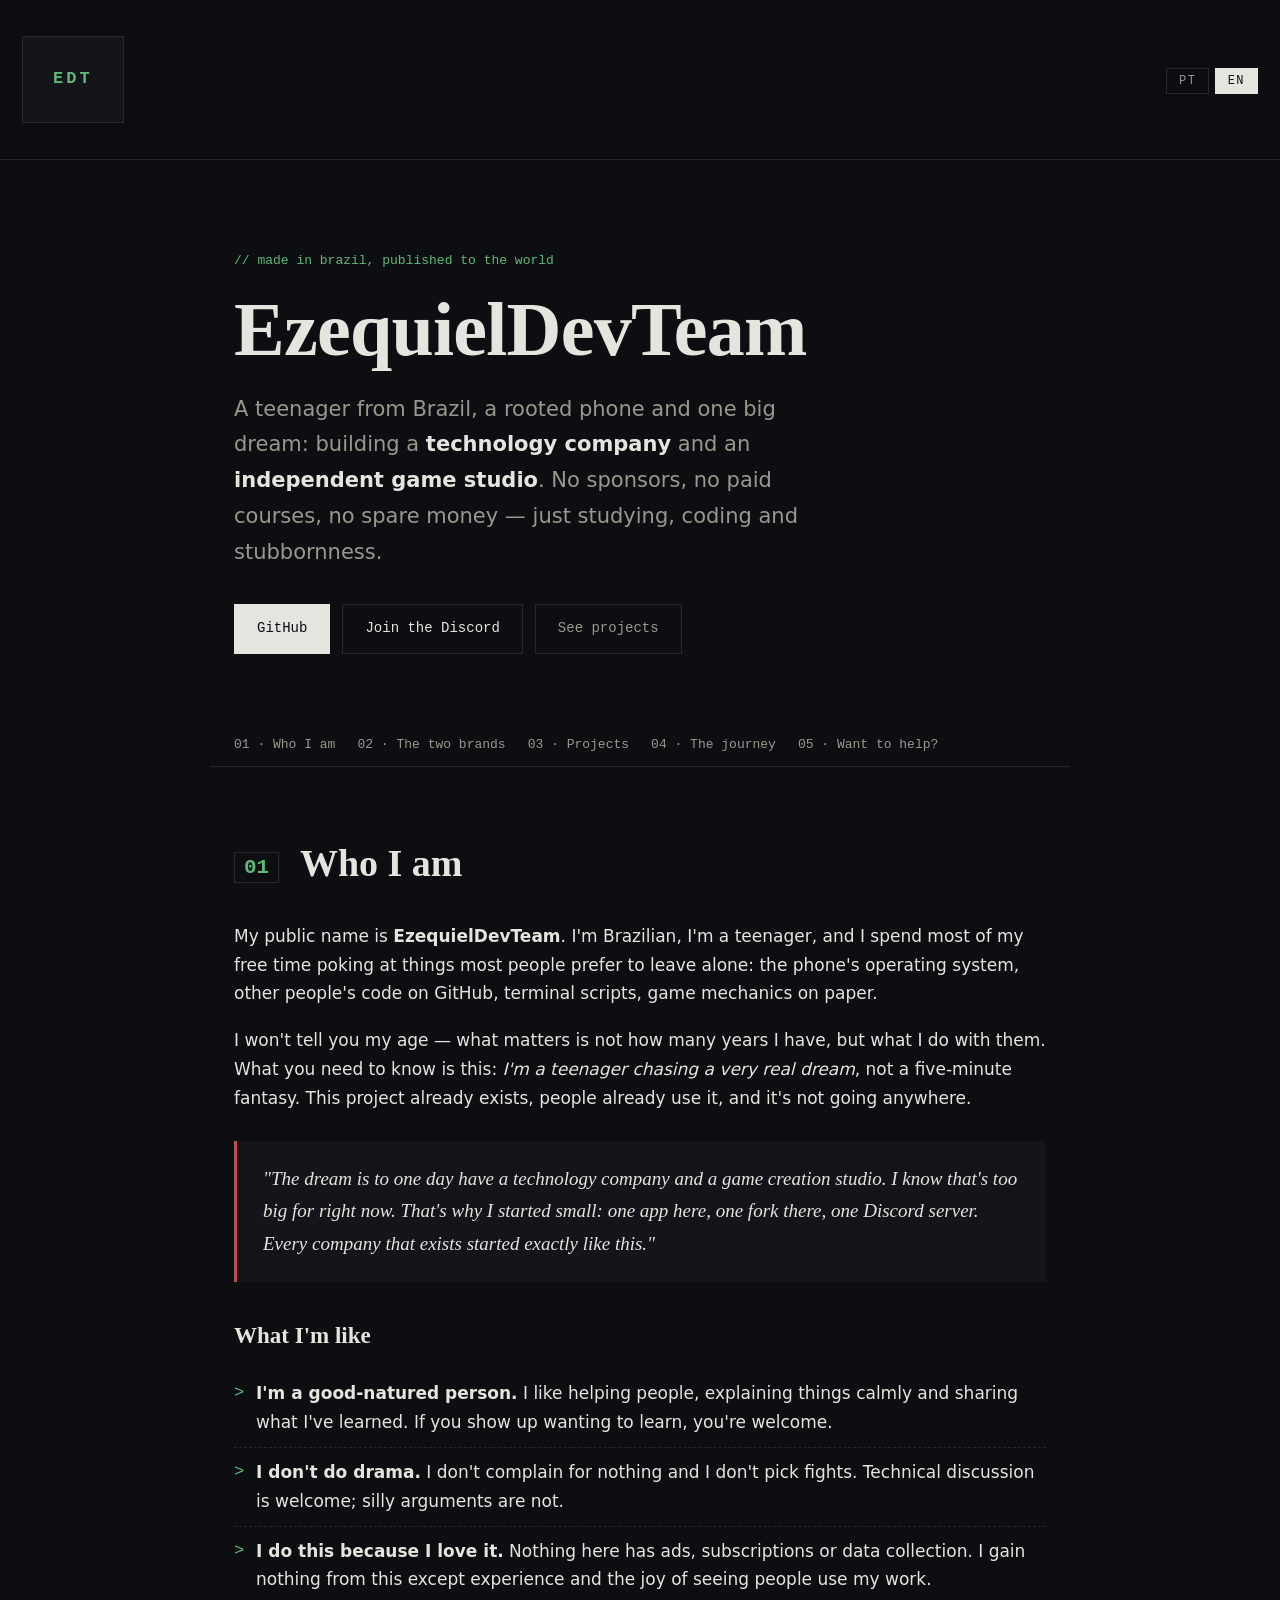
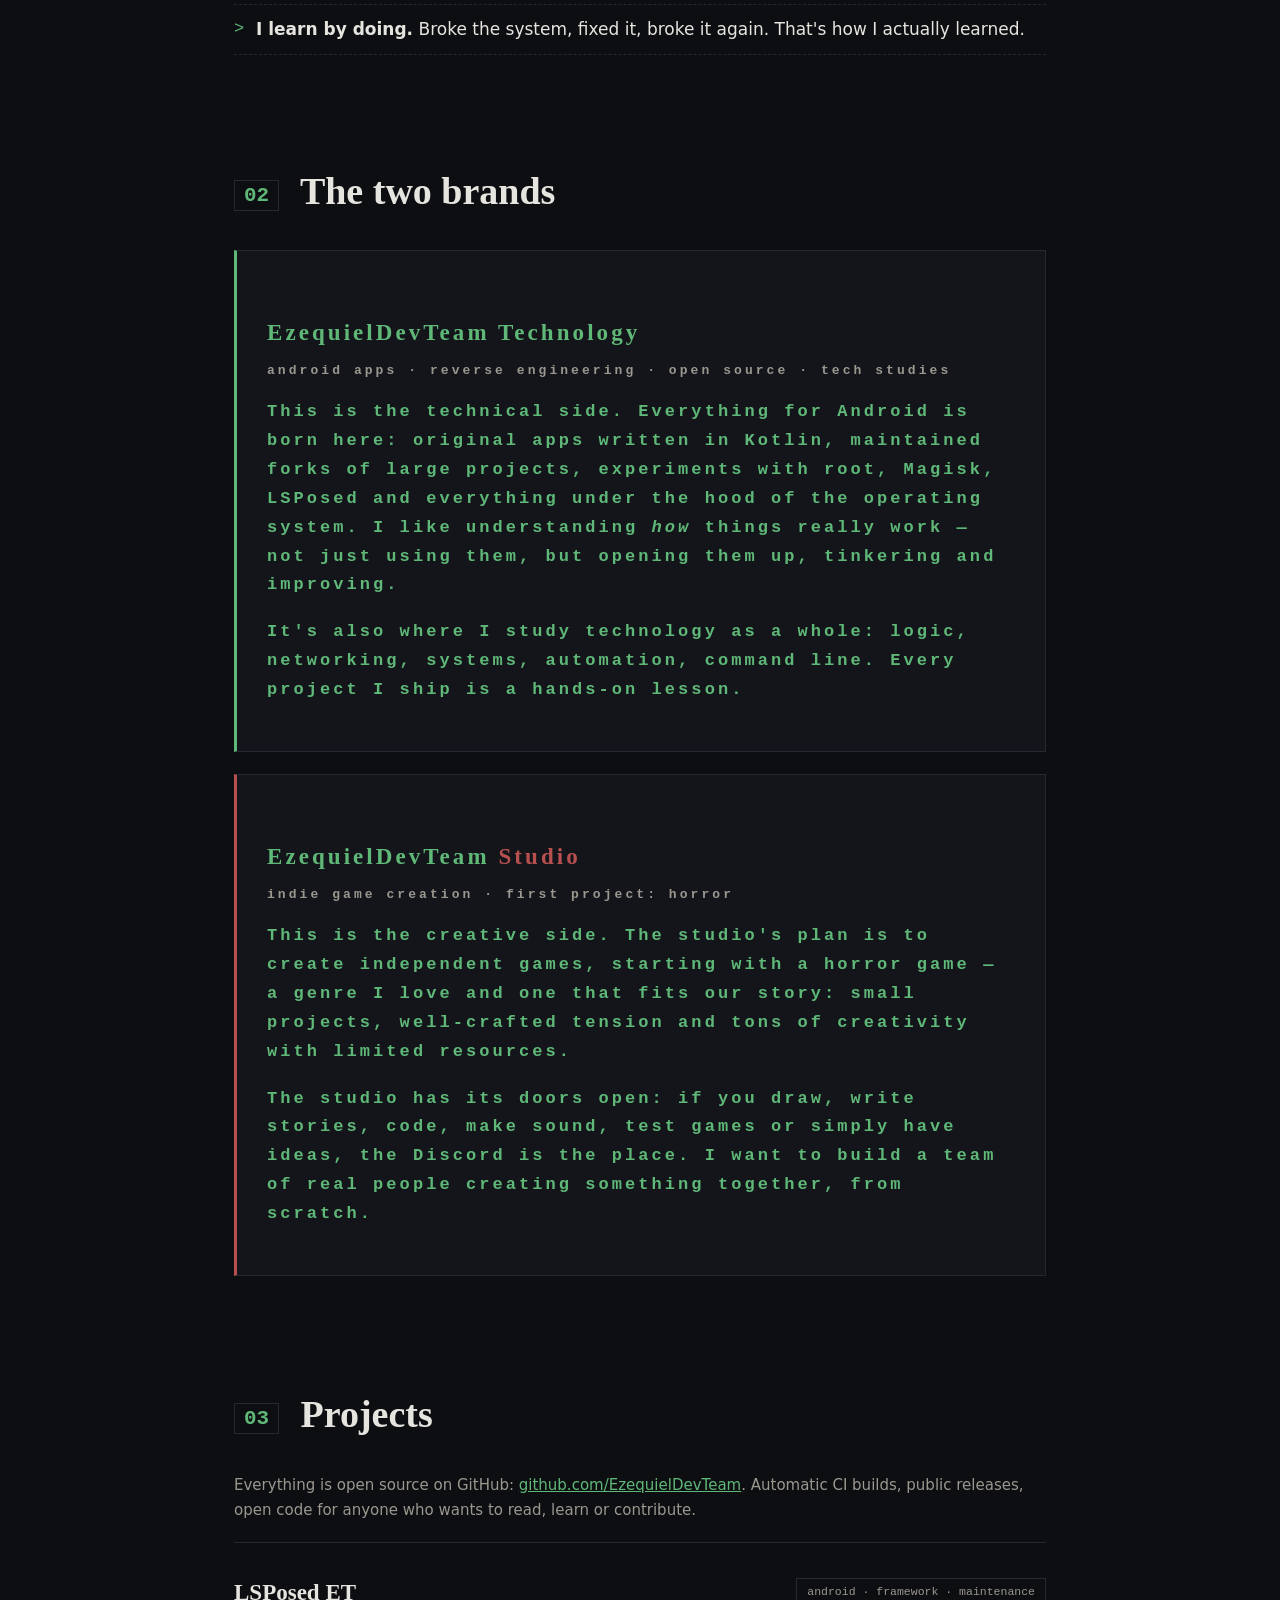
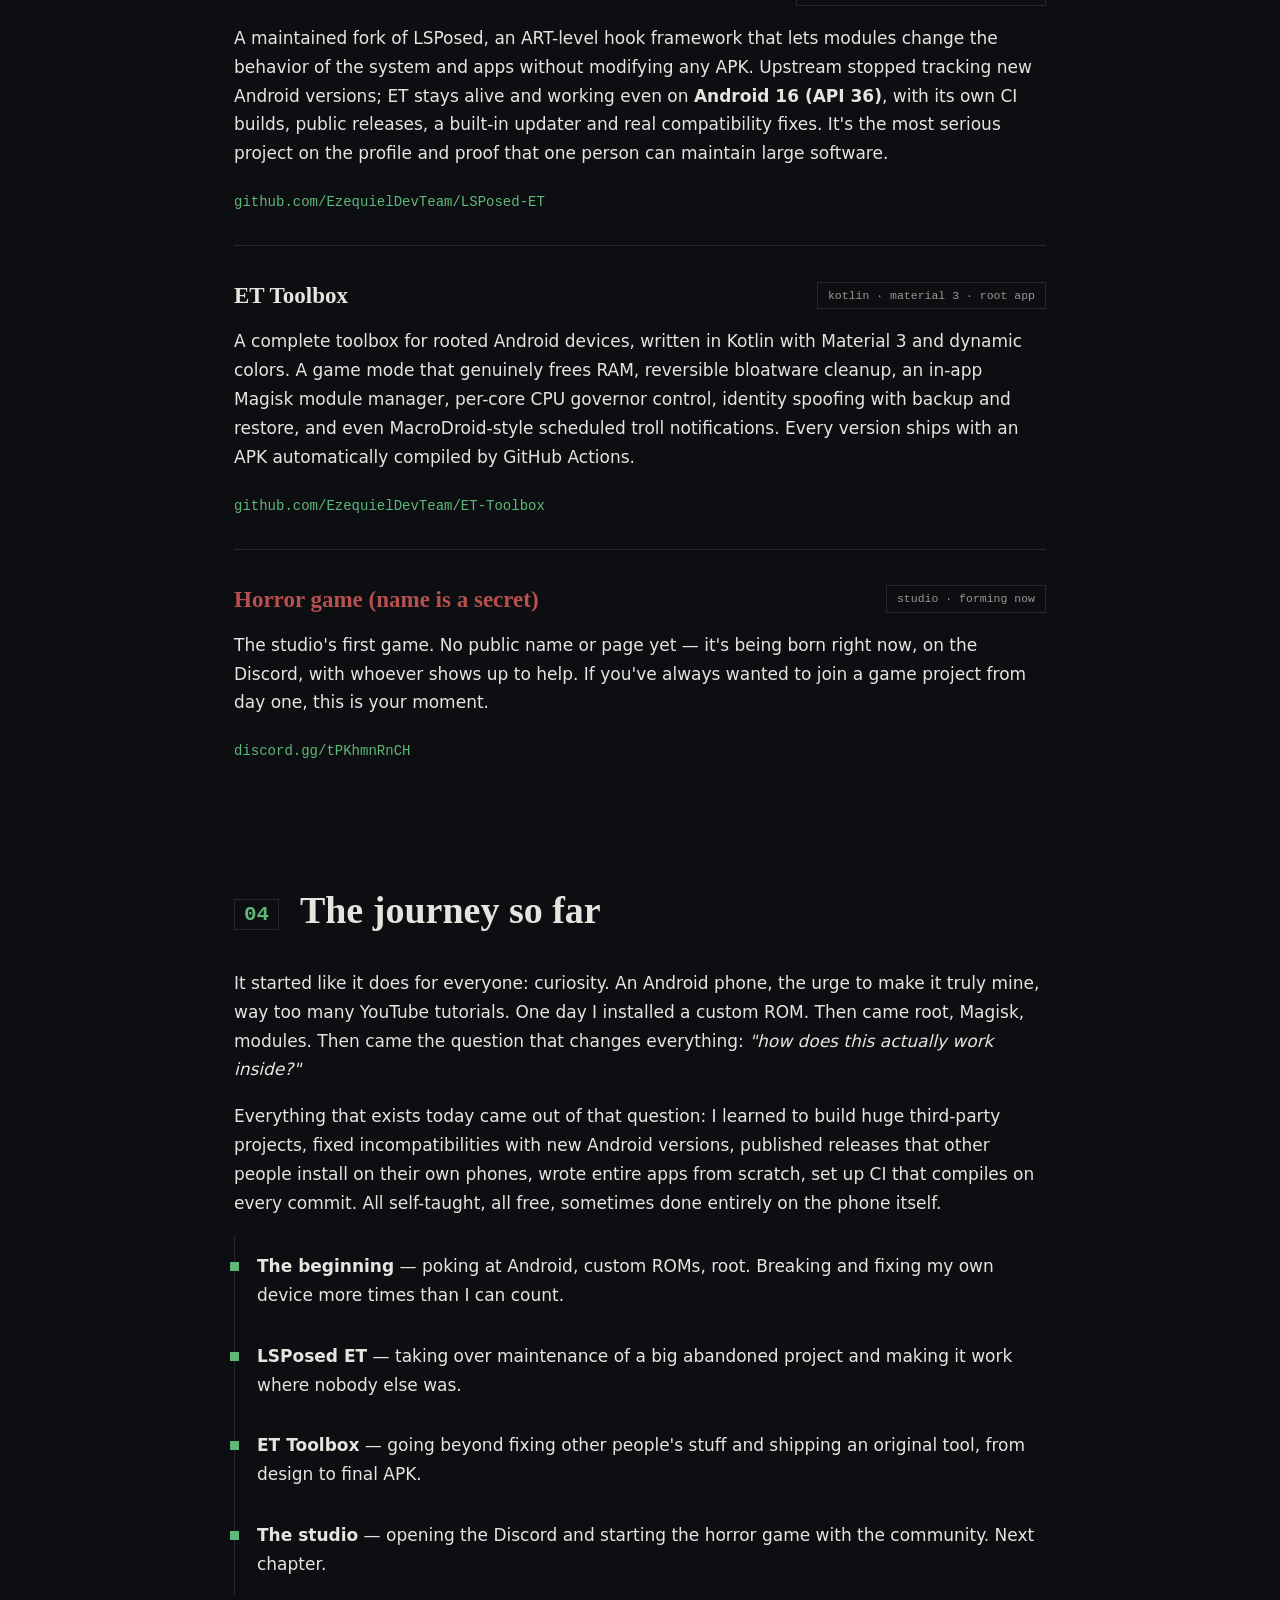
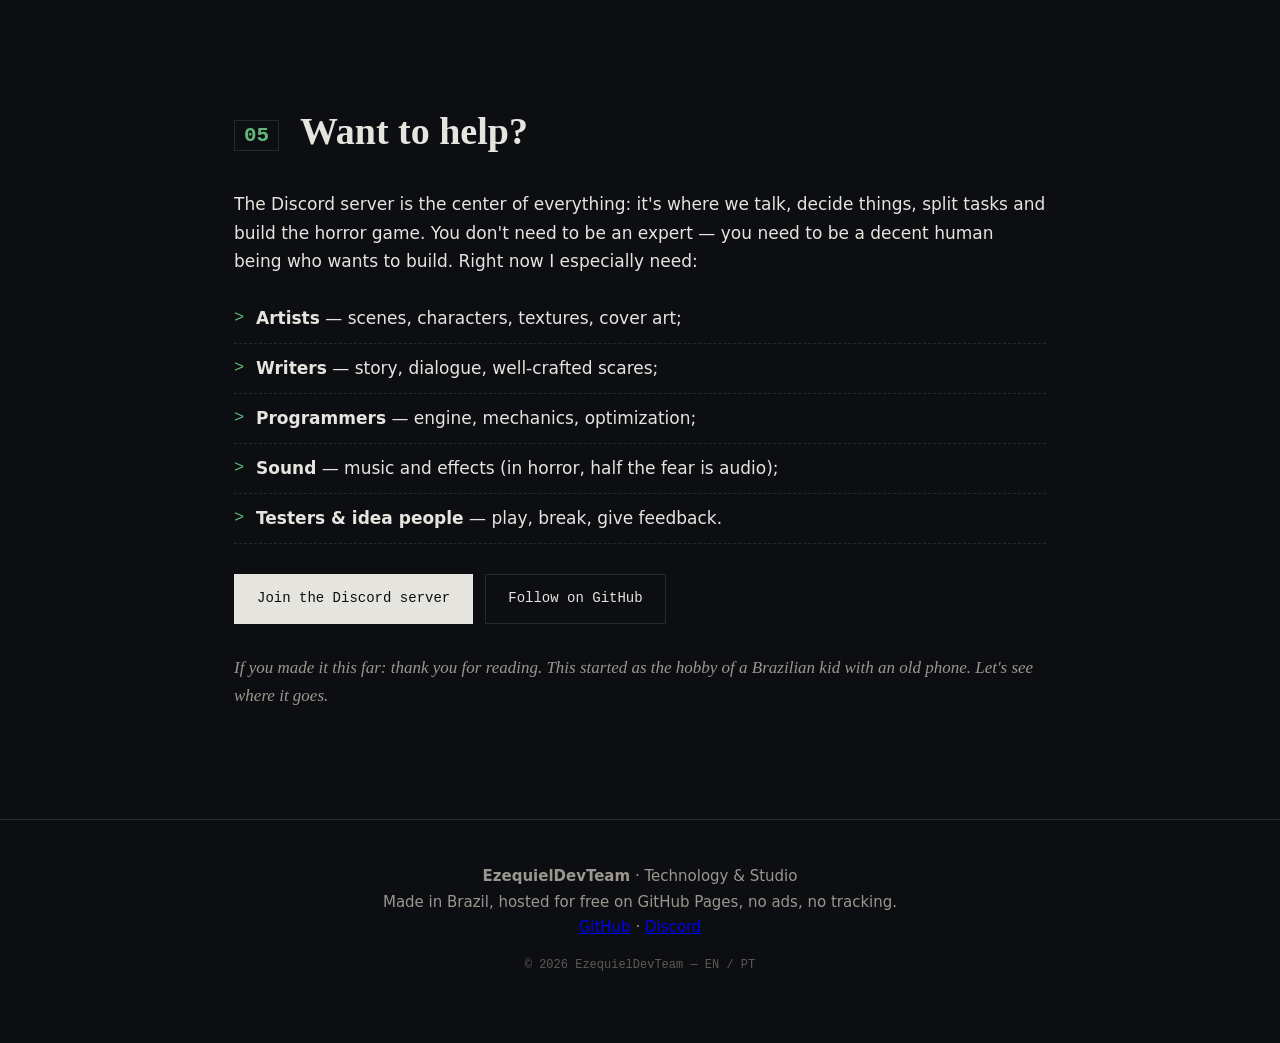
==== index.html @ 14cc6842 "EzequielDevTeam official site: PT/EN portfolio, projects, Discord" ====
<!DOCTYPE html>
<html lang="pt-BR">
<head>
<meta charset="UTF-8">
<meta name="viewport" content="width=device-width, initial-scale=1.0">
<title>EzequielDevTeam — Tecnologia &amp; Games | Desenvolvedor independente do Brasil</title>
<meta name="description" content="EzequielDevTeam é um adolescente do Brasil construindo um sonho: uma empresa de tecnologia e um estúdio de games independente. Criador do LSPosed ET e do ET Toolbox. PT/EN.">
<meta name="keywords" content="EzequielDevTeam, Ezequiel Dev Team, LSPosed ET, ET Toolbox, estúdio de jogos independente, desenvolvedor Android Brasil, game dev horror, código aberto">
<meta name="author" content="EzequielDevTeam">
<meta name="robots" content="index, follow">
<link rel="canonical" href="https://ezequieldevteam.github.io/">
<meta property="og:type" content="website">
<meta property="og:title" content="EzequielDevTeam — Tecnologia &amp; Games">
<meta property="og:description" content="Um adolescente do Brasil atrás de um sonho: uma empresa de tecnologia e um estúdio de games independente.">
<meta property="og:url" content="https://ezequieldevteam.github.io/">
<meta name="twitter:card" content="summary">
<meta name="twitter:title" content="EzequielDevTeam — Tecnologia &amp; Games">
<meta name="twitter:description" content="Tecnologia Android e games independentes, feitos por um adolescente do Brasil que não desiste.">
<link rel="icon" type="image/svg+xml" href="/favicon.svg">
<script type="application/ld+json">
{
  "@context": "https://schema.org",
  "@type": "Person",
  "name": "EzequielDevTeam",
  "url": "https://ezequieldevteam.github.io/",
  "sameAs": ["https://github.com/EzequielDevTeam"],
  "description": "Desenvolvedor independente brasileiro. Mantém o LSPosed ET, cria o ET Toolbox e desenvolve jogos de terror indie.",
  "nationality": "Brasil",
  "knowsAbout": ["Android", "Kotlin", "Open Source", "Game Development"]
}
</script>
<link rel="stylesheet" href="/css/style.css">
</head>
<body>

<div class="topbar">
  <a class="brand" href="#inicio">EDT</a>
  <div class="lang-switch">
    <button id="btn-pt" class="on" type="button">PT</button>
    <button id="btn-en" type="button">EN</button>
  </div>
</div>

<!-- ==================== PORTUGUÊS ==================== -->
<div id="lang-pt">

<header id="inicio">
  <p class="kicker">// feito no brasil, publicado no mundo</p>
  <h1>EzequielDevTeam</h1>
  <p class="lead">
    Um adolescente do Brasil, um celular com root e um sonho grande:
    construir uma <strong>empresa de tecnologia</strong> e um
    <strong>estúdio de games independente</strong>. Sem patrocínio, sem curso pago,
    sem dinheiro sobrando — só estudo, código e teimosia.
  </p>
  <div class="cta-row">
    <a class="btn solid" href="https://github.com/EzequielDevTeam" target="_blank" rel="noopener">GitHub</a>
    <a class="btn" href="https://discord.gg/tPKhmnRnCH" target="_blank" rel="noopener">Entrar no Discord</a>
    <a class="btn ghost" href="#projetos">Ver projetos</a>
  </div>
</header>

<nav class="toc">
  <a href="#sobre">01 · Quem sou eu</a>
  <a href="#marcas">02 · As duas marcas</a>
  <a href="#projetos">03 · Projetos</a>
  <a href="#jornada">04 · A jornada</a>
  <a href="#ajudar">05 · Quer ajudar?</a>
</nav>

<section id="sobre">
  <h2><span>01</span> Quem sou eu</h2>
  <p>
    Meu nome público é <strong>EzequielDevTeam</strong>. Sou brasileiro, adolescente,
    e passo boa parte do meu tempo livre fuçando em coisas que a maioria das pessoas
    prefere deixar quietas: sistema operacional do celular, código alheio no GitHub,
    scripts de terminal, mecânicas de jogo no papel.
  </p>
  <p>
    Não vou falar minha idade — o que importa não é quantos anos eu tenho, e sim
    o que eu faço com eles. O que você precisa saber é isto:
    <em>sou um adolescente tentando realizar um sonho de verdade</em>, não uma fantasia
    de cinco minutos. Esse projeto já existe, já tem gente usando, e vai continuar existindo.
  </p>
  <div class="quotebox">
    <p>"O sonho é ter um dia uma empresa de tecnologia e um estúdio de criação de games.
    Eu sei que é grande demais para agora. Por isso comecei pequeno: um app aqui,
    um fork ali, um servidor de Discord. Toda empresa que existe começou exatamente assim."</p>
  </div>
  <h3>Como eu sou</h3>
  <ul class="traits">
    <li><strong>Sou bonzinho.</strong> Gosto de ajudar as pessoas, explicar as coisas com calma e compartilhar o que aprendi. Se você chegar querendo aprender, vai ser bem-vindo.</li>
    <li><strong>Não sou de brigar.</strong> Não reclamo à toa e não crio treta. Discussão técnica é bem-vinda; discussão boba, não.</li>
    <li><strong>Faço porque gosto.</strong> Nada aqui tem anúncio, assinatura ou coleta de dados. Não ganho nada com isso além da experiência e da satisfação de ver gente usando.</li>
    <li><strong>Aprendo na prática.</strong> Quebrei o sistema, consertei, quebrei de novo. Foi assim que aprendi de verdade.</li>
  </ul>
</section>

<section id="marcas">
  <h2><span>02</span> As duas marcas</h2>

  <article class="brand tech">
    <h3>EzequielDevTeam <em>Technology</em></h3>
    <p class="tagline mono">aplicativos android · engenharia reversa · open source · estudo de tecnologia</p>
    <p>
      É o lado técnico. Aqui nasce todo tipo de ferramenta para Android:
      aplicativos próprios escritos em Kotlin, forks mantidos de projetos grandes,
      experimentos com root, Magisk, LSPosed e tudo que existe por baixo do capô
      do sistema. Eu gosto de entender <em>como</em> as coisas funcionam de verdade —
      não só usar, mas abrir, mexer e melhorar.
    </p>
    <p>
      Também é onde eu estudo tecnologia como um todo: lógica, redes, sistemas,
      automação, linha de comando. Cada projeto meu é uma aula prática.
    </p>
  </article>

  <article class="brand studio">
    <h3>EzequielDevTeam <em>Studio</em></h3>
    <p class="tagline mono">criação de games independentes · o primeiro projeto: terror</p>
    <p>
      É o lado criativo. O plano do estúdio é criar games independentes, começando
      por um <strong>jogo de terror</strong> — gênero que eu amo e que combina com a
      nossa história: projetos pequenos, tensão bem feita e muita criatividade com
      poucos recursos.
    </p>
    <p>
      O estúdio está de portas abertas: se você desenha, escreve histórias, programa,
      faz som, testa jogo ou simplesmente tem ideias, o Discord é o lugar. Quero montar
      uma equipe de gente real construindo algo junto, do zero.
    </p>
  </article>
</section>

<section id="projetos">
  <h2><span>03</span> Projetos</h2>
  <p class="section-note">
    Tudo open source no GitHub: <a href="https://github.com/EzequielDevTeam" target="_blank" rel="noopener">github.com/EzequielDevTeam</a>.
    Compilação automática por CI, releases públicas, código aberto pra quem quiser ler, aprender ou contribuir.
  </p>

  <article class="project">
    <header>
      <h3>LSPosed ET</h3>
      <span class="chip">android · framework · manutenção</span>
    </header>
    <p>
      Fork mantido do LSPosed, framework de hook no nível da ART que permite módulos
      mudarem o comportamento do sistema e dos apps sem modificar nenhum APK.
      O projeto original parou de acompanhar as versões novas do Android; o ET
      continua vivo e funcional até no <strong>Android 16 (API 36)</strong>, com build
      própria por CI, release pública, updater próprio e correções reais de compatibilidade.
      É o projeto mais sério do perfil e prova que dá pra manter software grande
      mesmo sendo uma pessoa só.
    </p>
    <a class="link" href="https://github.com/EzequielDevTeam/LSPosed-ET" target="_blank" rel="noopener">github.com/EzequielDevTeam/LSPosed-ET</a>
  </article>

  <article class="project">
    <header>
      <h3>ET Toolbox</h3>
      <span class="chip">kotlin · material 3 · app root</span>
    </header>
    <p>
      Caixa de ferramentas completa para aparelhos Android com root, escrita em Kotlin
      com Material 3 e cores dinâmicas. Modo jogo que libera RAM de verdade, limpeza de
      bloatware reversível, gerenciador de módulos Magisk dentro do app, controle de
      governador da CPU por núcleo, spoof de identidade com backup e restauração, e até
      notificações troll agendadas estilo MacroDroid. Cada versão sai com APK compilado
      automaticamente pelo GitHub Actions.
    </p>
    <a class="link" href="https://github.com/EzequielDevTeam/ET-Toolbox" target="_blank" rel="noopener">github.com/EzequielDevTeam/ET-Toolbox</a>
  </article>

  <article class="project soon">
    <header>
      <h3>Jogo de terror (nome em segredo)</h3>
      <span class="chip">studio · em formação</span>
    </header>
    <p>
      O primeiro game do estúdio. Ainda não tem nome público nem página própria —
      está nascendo agora, no Discord, com quem aparecer para ajudar. Se você sempre
      quis participar da criação de um jogo desde o começo, essa é a hora.
    </p>
    <a class="link" href="https://discord.gg/tPKhmnRnCH" target="_blank" rel="noopener">discord.gg/tPKhmnRnCH</a>
  </article>
</section>

<section id="jornada">
  <h2><span>04</span> A jornada até aqui</h2>
  <p>
    Comecei como qualquer um: curioso. Um celular Android, vontade de deixar ele
    do meu jeito, tutoriais demais no YouTube. Um dia instalei uma ROM custom.
    Depois veio o root, o Magisk, os módulos. Aí veio a pergunta que muda tudo:
    <em>"como isso funciona por dentro?"</em>
  </p>
  <p>
    Dessa pergunta saiu tudo que existe hoje: aprendi a compilar projetos enormes
    de terceiros, corrigi incompatibilidades com versões novas do Android, publiquei
    releases que outras pessoas instalam no celular delas, escrevi apps inteiros do
    zero, montei CI que compila sozinho a cada commit. Tudo autodidata, tudo de graça,
    tudo no celular mesmo quando necessário.
  </p>
  <ul class="timeline">
    <li><strong>O começo</strong> — fuçar no Android, custom ROM, root. Quebrar e consertar o próprio aparelho mais vezes do que dá pra contar.</li>
    <li><strong>LSPosed ET</strong> — assumir a manutenção de um projeto grande que foi abandonado e fazê-lo funcionar onde ninguém mais estava fazendo.</li>
    <li><strong>ET Toolbox</strong> — parar de só consertar coisa dos outros e criar ferramenta própria, do design ao APK final.</li>
    <li><strong>O estúdio</strong> — abrir o Discord e começar o jogo de terror com a comunidade. Próximo capítulo.</li>
  </ul>
</section>

<section id="ajudar">
  <h2><span>05</span> Quer ajudar?</h2>
  <p>
    O servidor do Discord é o centro de tudo: é onde a gente conversa, decide coisas,
    divide tarefas e constrói o jogo de terror. Não precisa ser expert — precisa ser
    gente boa e ter vontade de fazer. Preciso principalmente de:
  </p>
  <ul class="roles">
    <li><strong>Artistas</strong> — cenários, personagens, texturas, capa;</li>
    <li><strong>Roteiristas</strong> — história, diálogos, sustos bem pensados;</li>
    <li><strong>Programadores</strong> — engine, mecânicas, otimização;</li>
    <li><strong>Som</strong> — trilha e efeitos (em terror, metade do medo é o áudio);</li>
    <li><strong>Testadores e ideias</strong> — jogar, quebrar, opinar.</li>
  </ul>
  <div class="cta-row big">
    <a class="btn solid red" href="https://discord.gg/tPKhmnRnCH" target="_blank" rel="noopener">Entrar no servidor do Discord</a>
    <a class="btn" href="https://github.com/EzequielDevTeam" target="_blank" rel="noopener">Seguir no GitHub</a>
  </div>
  <p class="fineprint">
    Se você chegou até aqui: obrigado por ler. Isso aqui começou como o hobby de um
    garoto brasileiro com um celular velho. Vamos ver onde chega.
  </p>
</section>

<footer>
  <p>
    <strong>EzequielDevTeam</strong> · Technology &amp; Studio<br>
    Feito no Brasil, hospedado de graça no GitHub Pages, sem anúncios, sem rastreamento.<br>
    <a href="https://github.com/EzequielDevTeam" target="_blank" rel="noopener">GitHub</a> ·
    <a href="https://discord.gg/tPKhmnRnCH" target="_blank" rel="noopener">Discord</a>
  </p>
  <p class="mono small">© <span class="year"></span> EzequielDevTeam — PT / EN</p>
</footer>

</div>

<!-- ==================== ENGLISH ==================== -->
<div id="lang-en" class="hidden" lang="en">

<header id="inicio-en">
  <p class="kicker">// made in brazil, published to the world</p>
  <h1>EzequielDevTeam</h1>
  <p class="lead">
    A teenager from Brazil, a rooted phone and one big dream:
    building a <strong>technology company</strong> and an
    <strong>independent game studio</strong>. No sponsors, no paid courses,
    no spare money — just studying, coding and stubbornness.
  </p>
  <div class="cta-row">
    <a class="btn solid" href="https://github.com/EzequielDevTeam" target="_blank" rel="noopener">GitHub</a>
    <a class="btn" href="https://discord.gg/tPKhmnRnCH" target="_blank" rel="noopener">Join the Discord</a>
    <a class="btn ghost" href="#projetos-en">See projects</a>
  </div>
</header>

<nav class="toc">
  <a href="#sobre-en">01 · Who I am</a>
  <a href="#marcas-en">02 · The two brands</a>
  <a href="#projetos-en">03 · Projects</a>
  <a href="#jornada-en">04 · The journey</a>
  <a href="#ajudar-en">05 · Want to help?</a>
</nav>

<section id="sobre-en">
  <h2><span>01</span> Who I am</h2>
  <p>
    My public name is <strong>EzequielDevTeam</strong>. I'm Brazilian, I'm a teenager,
    and I spend most of my free time poking at things most people prefer to leave alone:
    the phone's operating system, other people's code on GitHub, terminal scripts,
    game mechanics on paper.
  </p>
  <p>
    I won't tell you my age — what matters is not how many years I have, but what
    I do with them. What you need to know is this:
    <em>I'm a teenager chasing a very real dream</em>, not a five-minute fantasy.
    This project already exists, people already use it, and it's not going anywhere.
  </p>
  <div class="quotebox">
    <p>"The dream is to one day have a technology company and a game creation studio.
    I know that's too big for right now. That's why I started small: one app here,
    one fork there, one Discord server. Every company that exists started exactly like this."</p>
  </div>
  <h3>What I'm like</h3>
  <ul class="traits">
    <li><strong>I'm a good-natured person.</strong> I like helping people, explaining things calmly and sharing what I've learned. If you show up wanting to learn, you're welcome.</li>
    <li><strong>I don't do drama.</strong> I don't complain for nothing and I don't pick fights. Technical discussion is welcome; silly arguments are not.</li>
    <li><strong>I do this because I love it.</strong> Nothing here has ads, subscriptions or data collection. I gain nothing from this except experience and the joy of seeing people use my work.</li>
    <li><strong>I learn by doing.</strong> Broke the system, fixed it, broke it again. That's how I actually learned.</li>
  </ul>
</section>

<section id="marcas-en">
  <h2><span>02</span> The two brands</h2>

  <article class="brand tech">
    <h3>EzequielDevTeam <em>Technology</em></h3>
    <p class="tagline mono">android apps · reverse engineering · open source · tech studies</p>
    <p>
      This is the technical side. Everything for Android is born here:
      original apps written in Kotlin, maintained forks of large projects,
      experiments with root, Magisk, LSPosed and everything under the hood of
      the operating system. I like understanding <em>how</em> things really work —
      not just using them, but opening them up, tinkering and improving.
    </p>
    <p>
      It's also where I study technology as a whole: logic, networking, systems,
      automation, command line. Every project I ship is a hands-on lesson.
    </p>
  </article>

  <article class="brand studio">
    <h3>EzequielDevTeam <em>Studio</em></h3>
    <p class="tagline mono">indie game creation · first project: horror</p>
    <p>
      This is the creative side. The studio's plan is to create independent games,
      starting with a <strong>horror game</strong> — a genre I love and one that fits
      our story: small projects, well-crafted tension and tons of creativity with
      limited resources.
    </p>
    <p>
      The studio has its doors open: if you draw, write stories, code, make sound,
      test games or simply have ideas, the Discord is the place. I want to build a team
      of real people creating something together, from scratch.
    </p>
  </article>
</section>

<section id="projetos-en">
  <h2><span>03</span> Projects</h2>
  <p class="section-note">
    Everything is open source on GitHub: <a href="https://github.com/EzequielDevTeam" target="_blank" rel="noopener">github.com/EzequielDevTeam</a>.
    Automatic CI builds, public releases, open code for anyone who wants to read, learn or contribute.
  </p>

  <article class="project">
    <header>
      <h3>LSPosed ET</h3>
      <span class="chip">android · framework · maintenance</span>
    </header>
    <p>
      A maintained fork of LSPosed, an ART-level hook framework that lets modules change
      the behavior of the system and apps without modifying any APK. Upstream stopped
      tracking new Android versions; ET stays alive and working even on
      <strong>Android 16 (API 36)</strong>, with its own CI builds, public releases,
      a built-in updater and real compatibility fixes. It's the most serious project on
      the profile and proof that one person can maintain large software.
    </p>
    <a class="link" href="https://github.com/EzequielDevTeam/LSPosed-ET" target="_blank" rel="noopener">github.com/EzequielDevTeam/LSPosed-ET</a>
  </article>

  <article class="project">
    <header>
      <h3>ET Toolbox</h3>
      <span class="chip">kotlin · material 3 · root app</span>
    </header>
    <p>
      A complete toolbox for rooted Android devices, written in Kotlin with Material 3
      and dynamic colors. A game mode that genuinely frees RAM, reversible bloatware
      cleanup, an in-app Magisk module manager, per-core CPU governor control, identity
      spoofing with backup and restore, and even MacroDroid-style scheduled troll
      notifications. Every version ships with an APK automatically compiled by GitHub Actions.
    </p>
    <a class="link" href="https://github.com/EzequielDevTeam/ET-Toolbox" target="_blank" rel="noopener">github.com/EzequielDevTeam/ET-Toolbox</a>
  </article>

  <article class="project soon">
    <header>
      <h3>Horror game (name is a secret)</h3>
      <span class="chip">studio · forming now</span>
    </header>
    <p>
      The studio's first game. No public name or page yet — it's being born right now,
      on the Discord, with whoever shows up to help. If you've always wanted to join a
      game project from day one, this is your moment.
    </p>
    <a class="link" href="https://discord.gg/tPKhmnRnCH" target="_blank" rel="noopener">discord.gg/tPKhmnRnCH</a>
  </article>
</section>

<section id="jornada-en">
  <h2><span>04</span> The journey so far</h2>
  <p>
    It started like it does for everyone: curiosity. An Android phone, the urge to
    make it truly mine, way too many YouTube tutorials. One day I installed a custom ROM.
    Then came root, Magisk, modules. Then came the question that changes everything:
    <em>"how does this actually work inside?"</em>
  </p>
  <p>
    Everything that exists today came out of that question: I learned to build huge
    third-party projects, fixed incompatibilities with new Android versions, published
    releases that other people install on their own phones, wrote entire apps from
    scratch, set up CI that compiles on every commit. All self-taught, all free,
    sometimes done entirely on the phone itself.
  </p>
  <ul class="timeline">
    <li><strong>The beginning</strong> — poking at Android, custom ROMs, root. Breaking and fixing my own device more times than I can count.</li>
    <li><strong>LSPosed ET</strong> — taking over maintenance of a big abandoned project and making it work where nobody else was.</li>
    <li><strong>ET Toolbox</strong> — going beyond fixing other people's stuff and shipping an original tool, from design to final APK.</li>
    <li><strong>The studio</strong> — opening the Discord and starting the horror game with the community. Next chapter.</li>
  </ul>
</section>

<section id="ajudar-en">
  <h2><span>05</span> Want to help?</h2>
  <p>
    The Discord server is the center of everything: it's where we talk, decide things,
    split tasks and build the horror game. You don't need to be an expert — you need
    to be a decent human being who wants to build. Right now I especially need:
  </p>
  <ul class="roles">
    <li><strong>Artists</strong> — scenes, characters, textures, cover art;</li>
    <li><strong>Writers</strong> — story, dialogue, well-crafted scares;</li>
    <li><strong>Programmers</strong> — engine, mechanics, optimization;</li>
    <li><strong>Sound</strong> — music and effects (in horror, half the fear is audio);</li>
    <li><strong>Testers &amp; idea people</strong> — play, break, give feedback.</li>
  </ul>
  <div class="cta-row big">
    <a class="btn solid red" href="https://discord.gg/tPKhmnRnCH" target="_blank" rel="noopener">Join the Discord server</a>
    <a class="btn" href="https://github.com/EzequielDevTeam" target="_blank" rel="noopener">Follow on GitHub</a>
  </div>
  <p class="fineprint">
    If you made it this far: thank you for reading. This started as the hobby of a
    Brazilian kid with an old phone. Let's see where it goes.
  </p>
</section>

<footer>
  <p>
    <strong>EzequielDevTeam</strong> · Technology &amp; Studio<br>
    Made in Brazil, hosted for free on GitHub Pages, no ads, no tracking.<br>
    <a href="https://github.com/EzequielDevTeam" target="_blank" rel="noopener">GitHub</a> ·
    <a href="https://discord.gg/tPKhmnRnCH" target="_blank" rel="noopener">Discord</a>
  </p>
  <p class="mono small">© <span class="year"></span> EzequielDevTeam — EN / PT</p>
</footer>

</div>

<script src="/js/main.js"></script>
</body>
</html>
---- css/style.css ----
:root {
  --bg: #0d0e11;
  --bg2: #13151a;
  --ink: #e6e4df;
  --dim: #9a978f;
  --line: #26282f;
  --green: #5fb878;
  --red: #b85050;
  --mono: ui-monospace, "Cascadia Code", "JetBrains Mono", Menlo, Consolas, monospace;
  --serif: Georgia, "Times New Roman", serif;
}

* { margin: 0; padding: 0; box-sizing: border-box; }

html { scroll-behavior: smooth; }

body {
  background: var(--bg);
  color: var(--ink);
  font-family: system-ui, -apple-system, "Segoe UI", Roboto, sans-serif;
  font-size: 17px;
  line-height: 1.7;
  -webkit-font-smoothing: antialiased;
}

.hidden { display: none !important; }

.topbar {
  position: sticky;
  top: 0;
  z-index: 10;
  display: flex;
  justify-content: space-between;
  align-items: center;
  padding: 14px 22px;
  background: rgba(13, 14, 17, .92);
  border-bottom: 1px solid var(--line);
  backdrop-filter: blur(6px);
}

.brand {
  font-family: var(--mono);
  font-weight: 700;
  letter-spacing: .18em;
  color: var(--green);
  text-decoration: none;
  border: 1px solid var(--line);
  padding: 3px 10px;
}

.brand:hover { border-color: var(--green); }

.lang-switch button {
  font-family: var(--mono);
  font-size: 12px;
  letter-spacing: .12em;
  background: none;
  color: var(--dim);
  border: 1px solid var(--line);
  padding: 5px 12px;
  cursor: pointer;
}

.lang-switch button.on {
  color: var(--bg);
  background: var(--ink);
  border-color: var(--ink);
}

header {
  max-width: 860px;
  margin: 0 auto;
  padding: 90px 24px 40px;
}

.kicker {
  font-family: var(--mono);
  font-size: 13px;
  color: var(--green);
  margin-bottom: 18px;
}

h1 {
  font-family: var(--serif);
  font-size: clamp(44px, 9vw, 76px);
  line-height: 1.05;
  letter-spacing: -.01em;
}

.lead {
  margin-top: 22px;
  max-width: 620px;
  font-size: clamp(18px, 2.4vw, 21px);
  color: var(--dim);
}

.lead strong { color: var(--ink); }

.cta-row {
  display: flex;
  flex-wrap: wrap;
  gap: 12px;
  margin-top: 34px;
}

.btn {
  display: inline-block;
  font-family: var(--mono);
  font-size: 14px;
  text-decoration: none;
  color: var(--ink);
  border: 1px solid var(--line);
  padding: 12px 22px;
  transition: border-color .15s, transform .15s;
}

.btn:hover { border-color: var(--ink); transform: translateY(-1px); }

.btn.solid { background: var(--ink); color: var(--bg); border-color: var(--ink); }
.btn.solid:hover { background: var(--green); border-color: var(--green); }
.btn.solid.red:hover { background: var(--red); border-color: var(--red); }
.btn.ghost { color: var(--dim); }

.toc {
  max-width: 860px;
  margin: 30px auto 0;
  padding: 0 24px;
  display: flex;
  flex-wrap: wrap;
  gap: 8px 22px;
  border-bottom: 1px solid var(--line);
}

.toc a {
  font-family: var(--mono);
  font-size: 13px;
  color: var(--dim);
  text-decoration: none;
  padding: 10px 0;
}

.toc a:hover { color: var(--green); }

section {
  max-width: 860px;
  margin: 0 auto;
  padding: 64px 24px 20px;
}

h2 {
  font-family: var(--serif);
  font-size: clamp(28px, 4.5vw, 38px);
  margin-bottom: 26px;
}

h2 span {
  font-family: var(--mono);
  font-size: .55em;
  color: var(--green);
  vertical-align: middle;
  margin-right: 12px;
  border: 1px solid var(--line);
  padding: 3px 9px;
}

section p { margin-bottom: 18px; }

section a { color: var(--green); }

.quotebox {
  border-left: 3px solid var(--red);
  background: var(--bg2);
  padding: 22px 26px;
  margin: 28px 0;
}

.quotebox p {
  font-family: var(--serif);
  font-style: italic;
  font-size: 19px;
  color: var(--ink);
  margin: 0;
}

h3 {
  font-family: var(--serif);
  font-size: 23px;
  margin: 34px 0 14px;
}

.traits, .roles, .timeline { list-style: none; margin: 8px 0 20px; }

.traits li, .roles li {
  padding: 10px 0 10px 22px;
  border-bottom: 1px dashed var(--line);
  position: relative;
}

.traits li::before, .roles li::before {
  content: ">";
  position: absolute;
  left: 0;
  font-family: var(--mono);
  color: var(--green);
}

.timeline li {
  padding: 16px 0 16px 22px;
  border-left: 1px solid var(--line);
  position: relative;
}

.timeline li::before {
  content: "";
  position: absolute;
  left: -5px;
  top: 26px;
  width: 9px;
  height: 9px;
  background: var(--green);
}

.brand {
  border: 1px solid var(--line);
  padding: 28px 30px;
  margin: 22px 0;
  background: var(--bg2);
}

.brand.tech h3 em { color: var(--green); font-style: normal; }
.brand.studio h3 em { color: var(--red); font-style: normal; }
.brand.studio { border-left: 3px solid var(--red); }
.brand.tech { border-left: 3px solid var(--green); }

.tagline {
  font-size: 13px;
  color: var(--dim);
  margin: -6px 0 16px;
}

.mono { font-family: var(--mono); }

.section-note { color: var(--dim); font-size: 15px; }

.project {
  border-top: 1px solid var(--line);
  padding: 30px 0;
}

.project header {
  all: unset;
  display: flex;
  align-items: center;
  justify-content: space-between;
  flex-wrap: wrap;
  gap: 10px;
  margin-bottom: 12px;
}

.project h3 { margin: 0; }

.chip {
  font-family: var(--mono);
  font-size: 11.5px;
  color: var(--dim);
  border: 1px solid var(--line);
  padding: 3px 10px;
  white-space: nowrap;
}

.project.soon h3 { color: var(--red); }

.link {
  font-family: var(--mono);
  font-size: 14px;
  text-decoration: none;
}

.link:hover { text-decoration: underline; }

.cta-row.big { margin-top: 30px; }

.fineprint {
  margin-top: 30px;
  color: var(--dim);
  font-family: var(--serif);
  font-style: italic;
}

footer {
  border-top: 1px solid var(--line);
  margin-top: 70px;
  padding: 44px 24px 54px;
  text-align: center;
  color: var(--dim);
  font-size: 15px;
}

footer p { margin-bottom: 14px; }

.small { font-size: 12px; color: #5c5a55; }

@media (max-width: 560px) {
  body { font-size: 16px; }
  header { padding-top: 60px; }
  .project header { flex-direction: column; align-items: flex-start; }
}
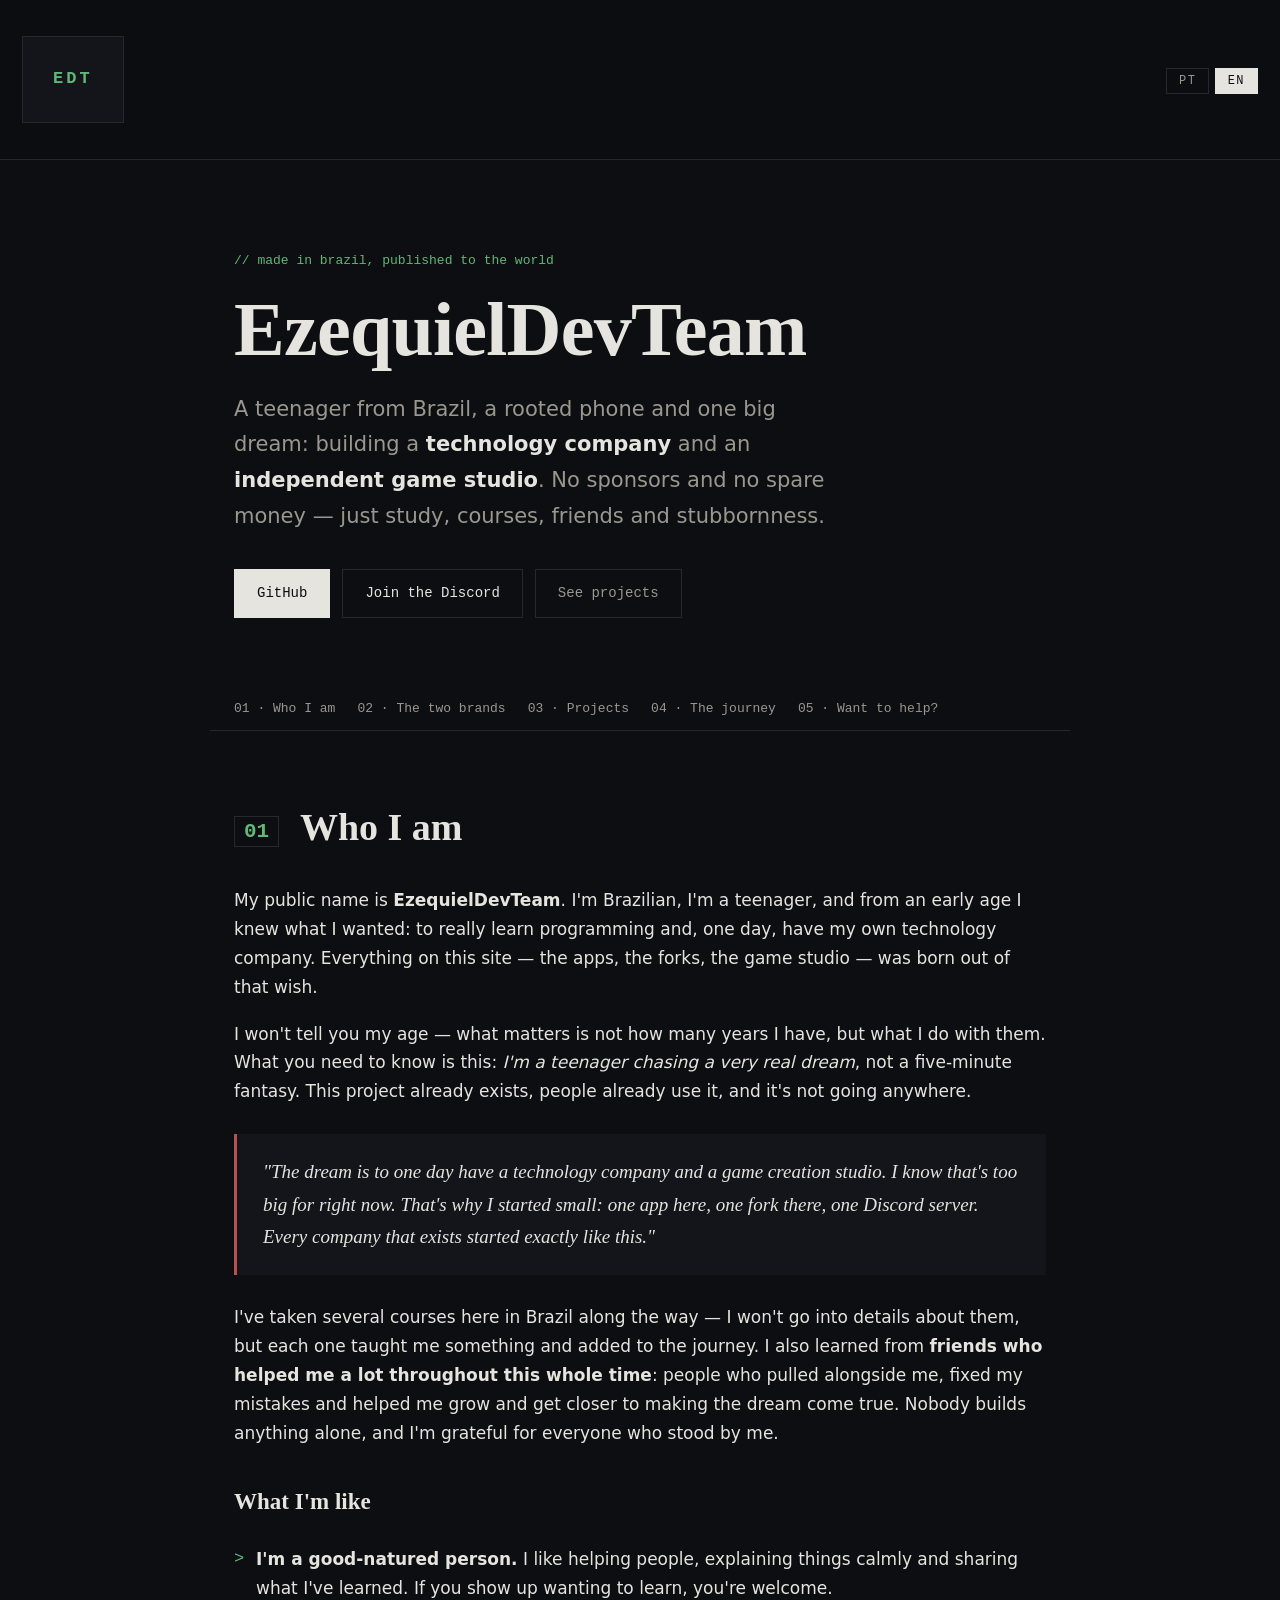
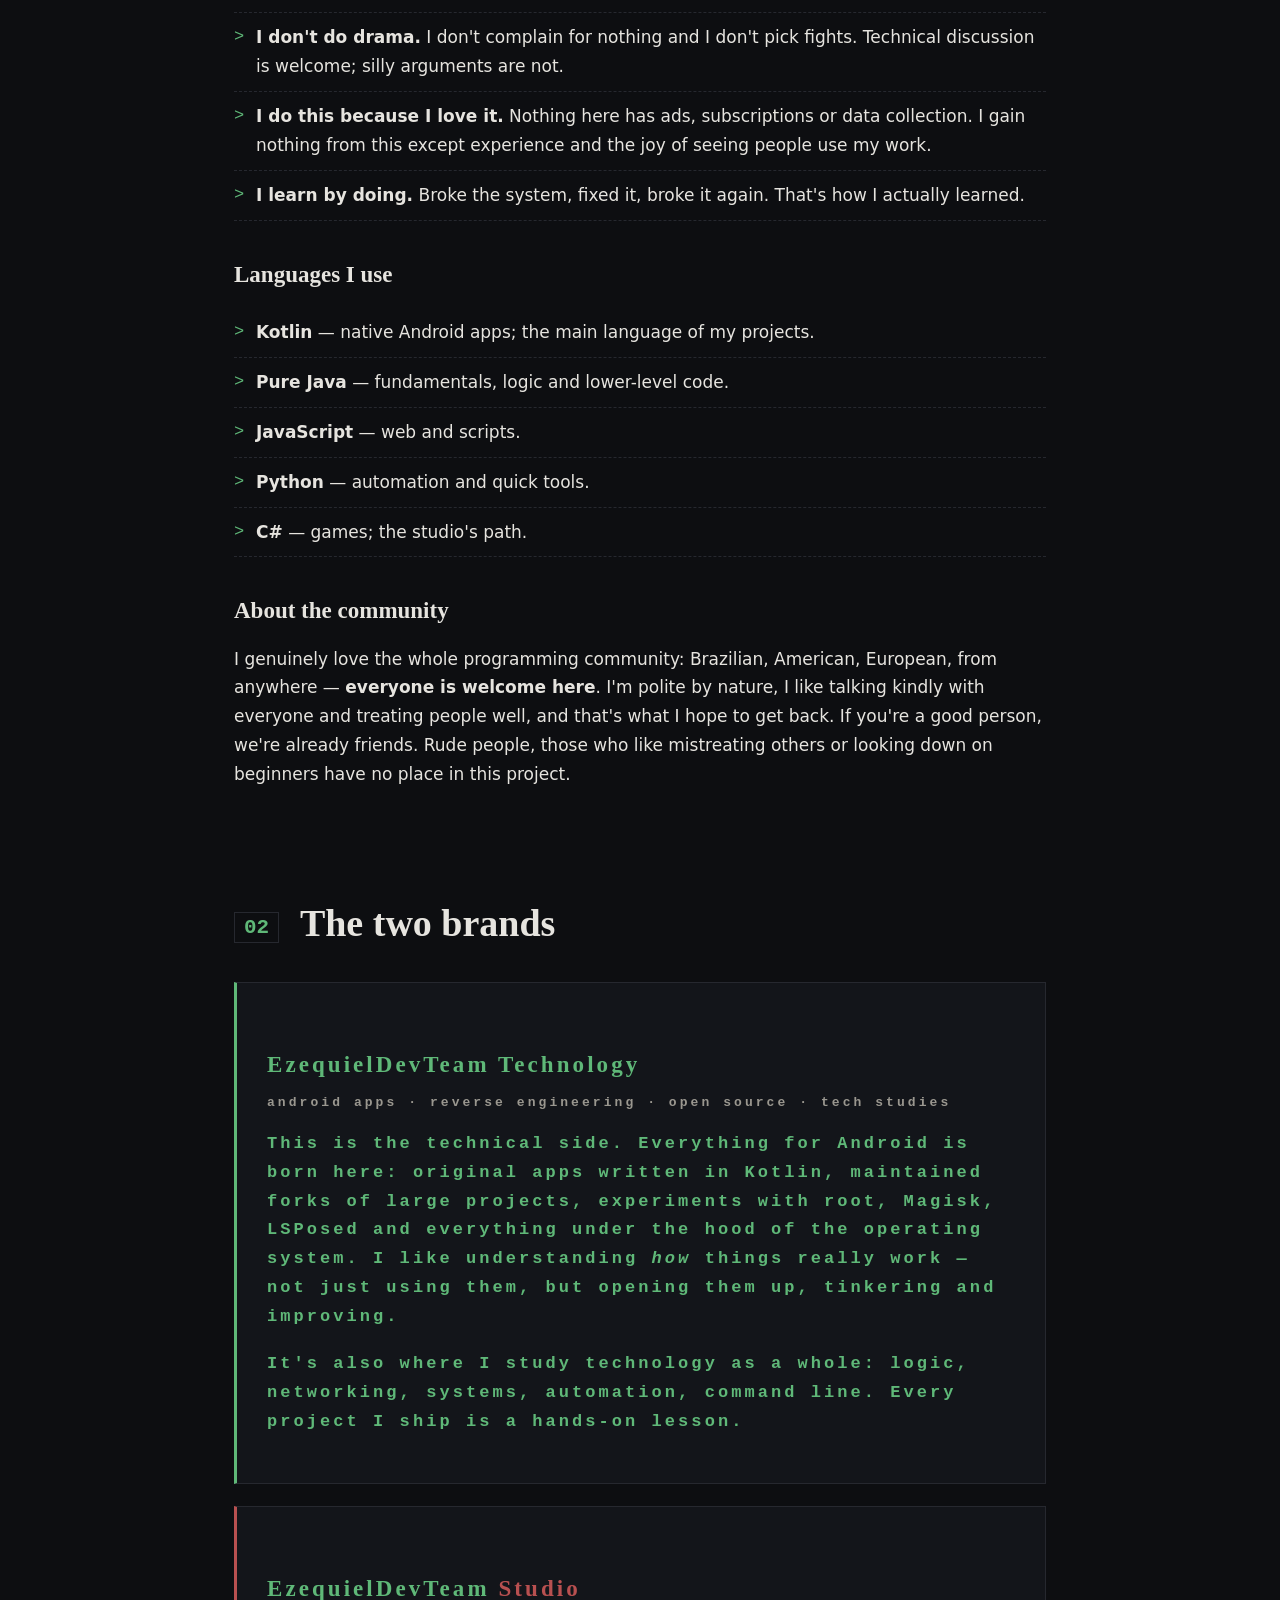
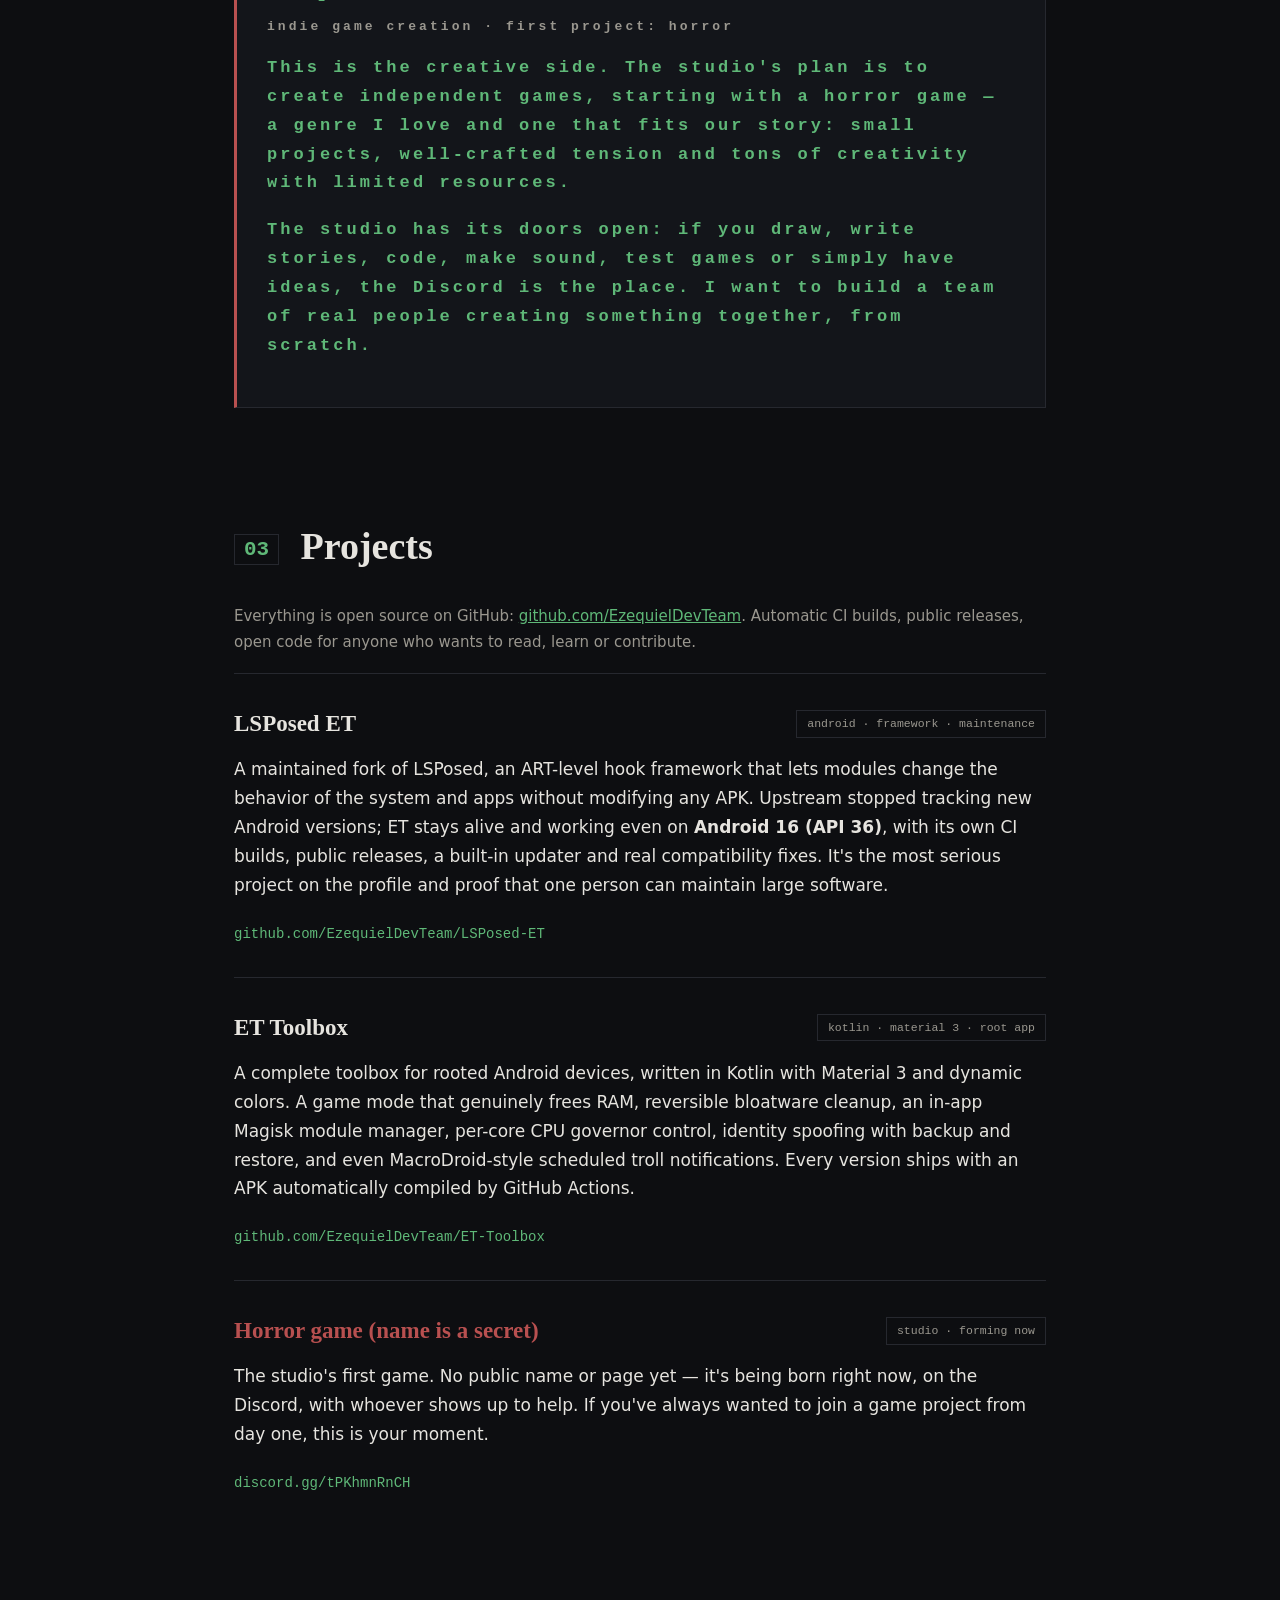
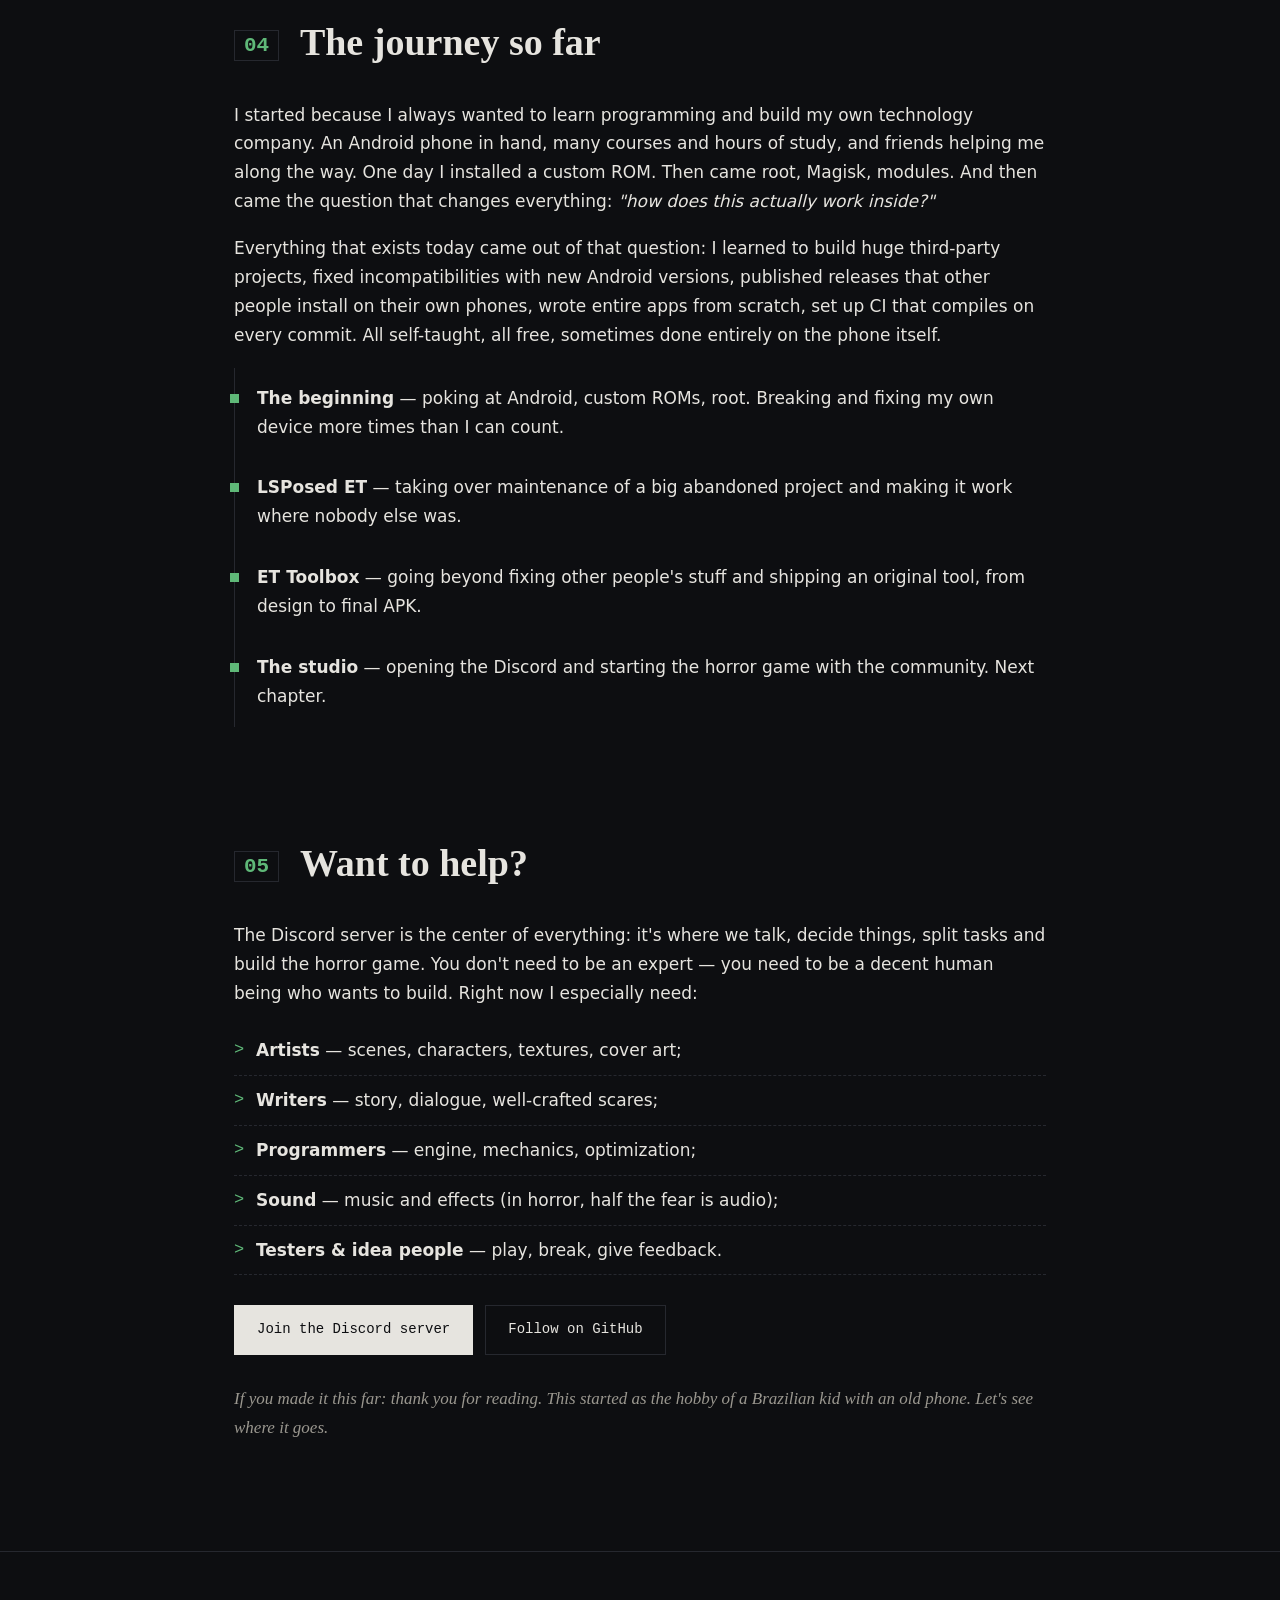
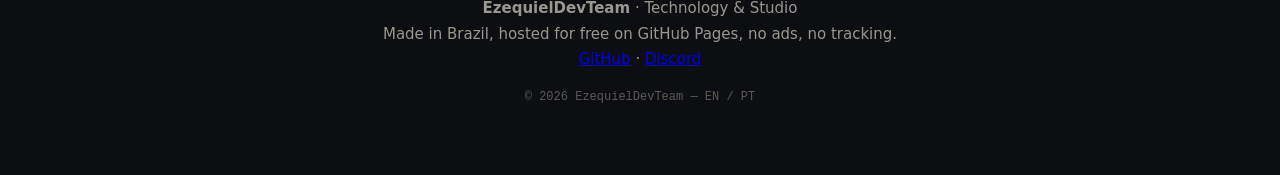
==== commit ad954065: "site: languages section, courses+friends, community message, motivation over curiosity (PT/EN)" ====
--- a/index.html
+++ b/index.html
@@ -50,8 +50,8 @@
   <p class="lead">
     Um adolescente do Brasil, um celular com root e um sonho grande:
     construir uma <strong>empresa de tecnologia</strong> e um
-    <strong>estúdio de games independente</strong>. Sem patrocínio, sem curso pago,
-    sem dinheiro sobrando — só estudo, código e teimosia.
+    <strong>estúdio de games independente</strong>. Sem patrocínio e sem dinheiro sobrando —
+    só estudo, cursos, amigos e teimosia.
   </p>
   <div class="cta-row">
     <a class="btn solid" href="https://github.com/EzequielDevTeam" target="_blank" rel="noopener">GitHub</a>
@@ -72,9 +72,9 @@
   <h2><span>01</span> Quem sou eu</h2>
   <p>
     Meu nome público é <strong>EzequielDevTeam</strong>. Sou brasileiro, adolescente,
-    e passo boa parte do meu tempo livre fuçando em coisas que a maioria das pessoas
-    prefere deixar quietas: sistema operacional do celular, código alheio no GitHub,
-    scripts de terminal, mecânicas de jogo no papel.
+    e desde cedo soube o que queria: aprender programação de verdade e, um dia,
+    ter a minha própria empresa de tecnologia. Tudo o que existe nesse site — os apps,
+    os forks, o estúdio de games — nasceu dessa vontade.
   </p>
   <p>
     Não vou falar minha idade — o que importa não é quantos anos eu tenho, e sim
@@ -87,6 +87,14 @@
     Eu sei que é grande demais para agora. Por isso comecei pequeno: um app aqui,
     um fork ali, um servidor de Discord. Toda empresa que existe começou exatamente assim."</p>
   </div>
+  <p>
+    Fiz vários cursos aqui no Brasil ao longo do caminho — não vou entrar em detalhes
+    sobre eles, mas cada um ensinou alguma coisa e somou na jornada. E aprendi também
+    com <strong>amigos que me ajudaram bastante durante todo esse tempo</strong>: gente
+    que puxou comigo, corrigiu meus erros e me ajudou a crescer e a chegar mais perto
+    de realizar o sonho. Ninguém constrói nada sozinho, e eu sou grato por quem esteve
+    do meu lado.
+  </p>
   <h3>Como eu sou</h3>
   <ul class="traits">
     <li><strong>Sou bonzinho.</strong> Gosto de ajudar as pessoas, explicar as coisas com calma e compartilhar o que aprendi. Se você chegar querendo aprender, vai ser bem-vindo.</li>
@@ -94,6 +102,23 @@
     <li><strong>Faço porque gosto.</strong> Nada aqui tem anúncio, assinatura ou coleta de dados. Não ganho nada com isso além da experiência e da satisfação de ver gente usando.</li>
     <li><strong>Aprendo na prática.</strong> Quebrei o sistema, consertei, quebrei de novo. Foi assim que aprendi de verdade.</li>
   </ul>
+  <h3>Linguagens que eu uso</h3>
+  <ul class="traits">
+    <li><strong>Kotlin</strong> — apps Android nativos; é a linguagem principal dos meus projetos.</li>
+    <li><strong>Java puro</strong> — fundamentos, lógica e código mais baixo nível.</li>
+    <li><strong>JavaScript</strong> — web e scripts.</li>
+    <li><strong>Python</strong> — automação e ferramentas rápidas.</li>
+    <li><strong>C#</strong> — games; o caminho do estúdio.</li>
+  </ul>
+  <h3>Sobre a comunidade</h3>
+  <p>
+    Eu gosto de toda a comunidade de programação, de verdade: brasileira, americana,
+    europeia, de onde vier — <strong>todos são bem-vindos aqui</strong>. Sou educado
+    por natureza, gosto de conversar bem com todo mundo e trato as pessoas com carinho,
+    e é isso que espero de volta. Se você é gente boa, já somos amigos. Pessoas rudes,
+    que gostam de tratar mal os outros ou de menosprezar quem está aprendendo não têm
+    espaço neste projeto.
+  </p>
 </section>
 
 <section id="marcas">
@@ -189,9 +214,10 @@
 <section id="jornada">
   <h2><span>04</span> A jornada até aqui</h2>
   <p>
-    Comecei como qualquer um: curioso. Um celular Android, vontade de deixar ele
-    do meu jeito, tutoriais demais no YouTube. Um dia instalei uma ROM custom.
-    Depois veio o root, o Magisk, os módulos. Aí veio a pergunta que muda tudo:
+    Comecei porque sempre quis aprender programação e criar a minha própria empresa
+    de tecnologia. Um celular Android na mão, muitos cursos e horas de estudo, e
+    amigos me ajudando no caminho. Um dia instalei uma ROM custom. Depois veio o root,
+    o Magisk, os módulos. E então veio a pergunta que muda tudo:
     <em>"como isso funciona por dentro?"</em>
   </p>
   <p>
@@ -254,8 +280,8 @@
   <p class="lead">
     A teenager from Brazil, a rooted phone and one big dream:
     building a <strong>technology company</strong> and an
-    <strong>independent game studio</strong>. No sponsors, no paid courses,
-    no spare money — just studying, coding and stubbornness.
+    <strong>independent game studio</strong>. No sponsors and no spare money —
+    just study, courses, friends and stubbornness.
   </p>
   <div class="cta-row">
     <a class="btn solid" href="https://github.com/EzequielDevTeam" target="_blank" rel="noopener">GitHub</a>
@@ -276,9 +302,9 @@
   <h2><span>01</span> Who I am</h2>
   <p>
     My public name is <strong>EzequielDevTeam</strong>. I'm Brazilian, I'm a teenager,
-    and I spend most of my free time poking at things most people prefer to leave alone:
-    the phone's operating system, other people's code on GitHub, terminal scripts,
-    game mechanics on paper.
+    and from an early age I knew what I wanted: to really learn programming and,
+    one day, have my own technology company. Everything on this site — the apps,
+    the forks, the game studio — was born out of that wish.
   </p>
   <p>
     I won't tell you my age — what matters is not how many years I have, but what
@@ -291,6 +317,14 @@
     I know that's too big for right now. That's why I started small: one app here,
     one fork there, one Discord server. Every company that exists started exactly like this."</p>
   </div>
+  <p>
+    I've taken several courses here in Brazil along the way — I won't go into details
+    about them, but each one taught me something and added to the journey. I also learned
+    from <strong>friends who helped me a lot throughout this whole time</strong>: people
+    who pulled alongside me, fixed my mistakes and helped me grow and get closer to
+    making the dream come true. Nobody builds anything alone, and I'm grateful for
+    everyone who stood by me.
+  </p>
   <h3>What I'm like</h3>
   <ul class="traits">
     <li><strong>I'm a good-natured person.</strong> I like helping people, explaining things calmly and sharing what I've learned. If you show up wanting to learn, you're welcome.</li>
@@ -298,6 +332,23 @@
     <li><strong>I do this because I love it.</strong> Nothing here has ads, subscriptions or data collection. I gain nothing from this except experience and the joy of seeing people use my work.</li>
     <li><strong>I learn by doing.</strong> Broke the system, fixed it, broke it again. That's how I actually learned.</li>
   </ul>
+  <h3>Languages I use</h3>
+  <ul class="traits">
+    <li><strong>Kotlin</strong> — native Android apps; the main language of my projects.</li>
+    <li><strong>Pure Java</strong> — fundamentals, logic and lower-level code.</li>
+    <li><strong>JavaScript</strong> — web and scripts.</li>
+    <li><strong>Python</strong> — automation and quick tools.</li>
+    <li><strong>C#</strong> — games; the studio's path.</li>
+  </ul>
+  <h3>About the community</h3>
+  <p>
+    I genuinely love the whole programming community: Brazilian, American, European,
+    from anywhere — <strong>everyone is welcome here</strong>. I'm polite by nature,
+    I like talking kindly with everyone and treating people well, and that's what
+    I hope to get back. If you're a good person, we're already friends. Rude people,
+    those who like mistreating others or looking down on beginners have no place in
+    this project.
+  </p>
 </section>
 
 <section id="marcas-en">
@@ -391,9 +442,10 @@
 <section id="jornada-en">
   <h2><span>04</span> The journey so far</h2>
   <p>
-    It started like it does for everyone: curiosity. An Android phone, the urge to
-    make it truly mine, way too many YouTube tutorials. One day I installed a custom ROM.
-    Then came root, Magisk, modules. Then came the question that changes everything:
+    I started because I always wanted to learn programming and build my own technology
+    company. An Android phone in hand, many courses and hours of study, and friends
+    helping me along the way. One day I installed a custom ROM. Then came root, Magisk,
+    modules. And then came the question that changes everything:
     <em>"how does this actually work inside?"</em>
   </p>
   <p>
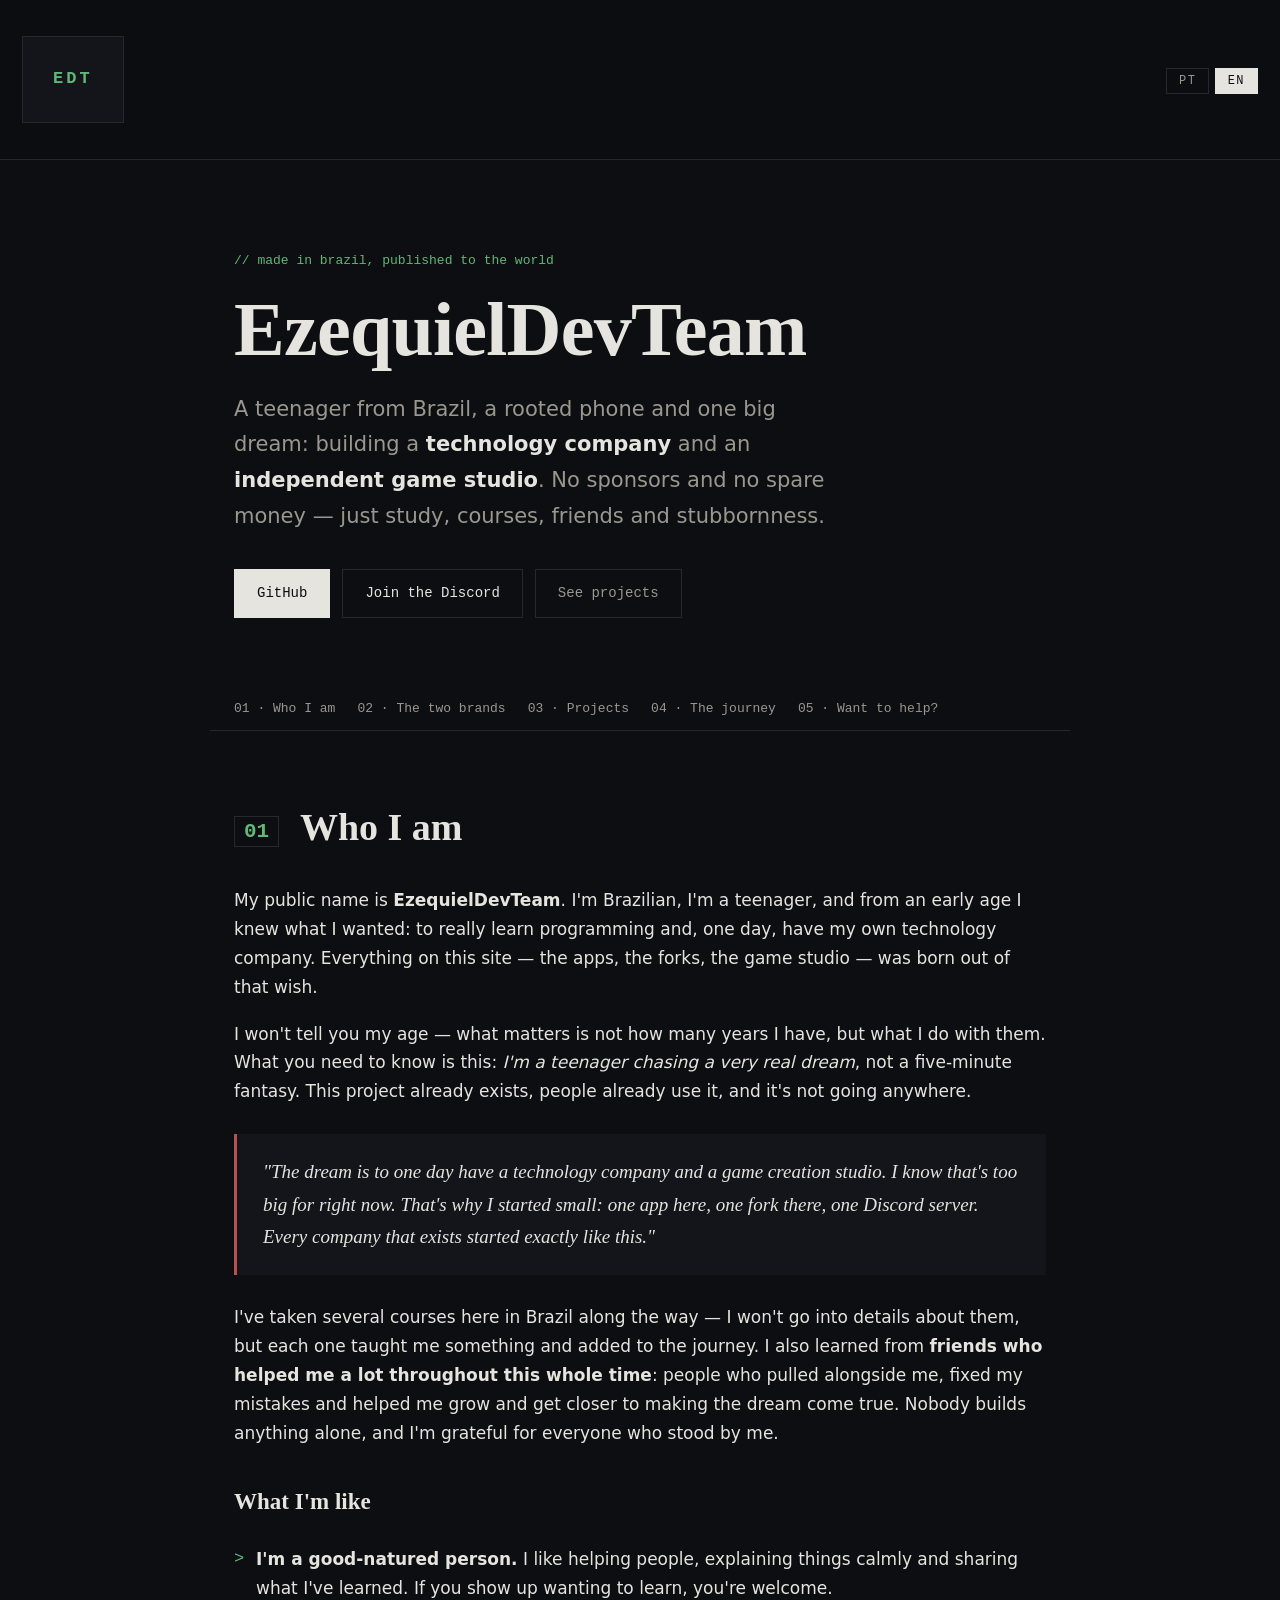
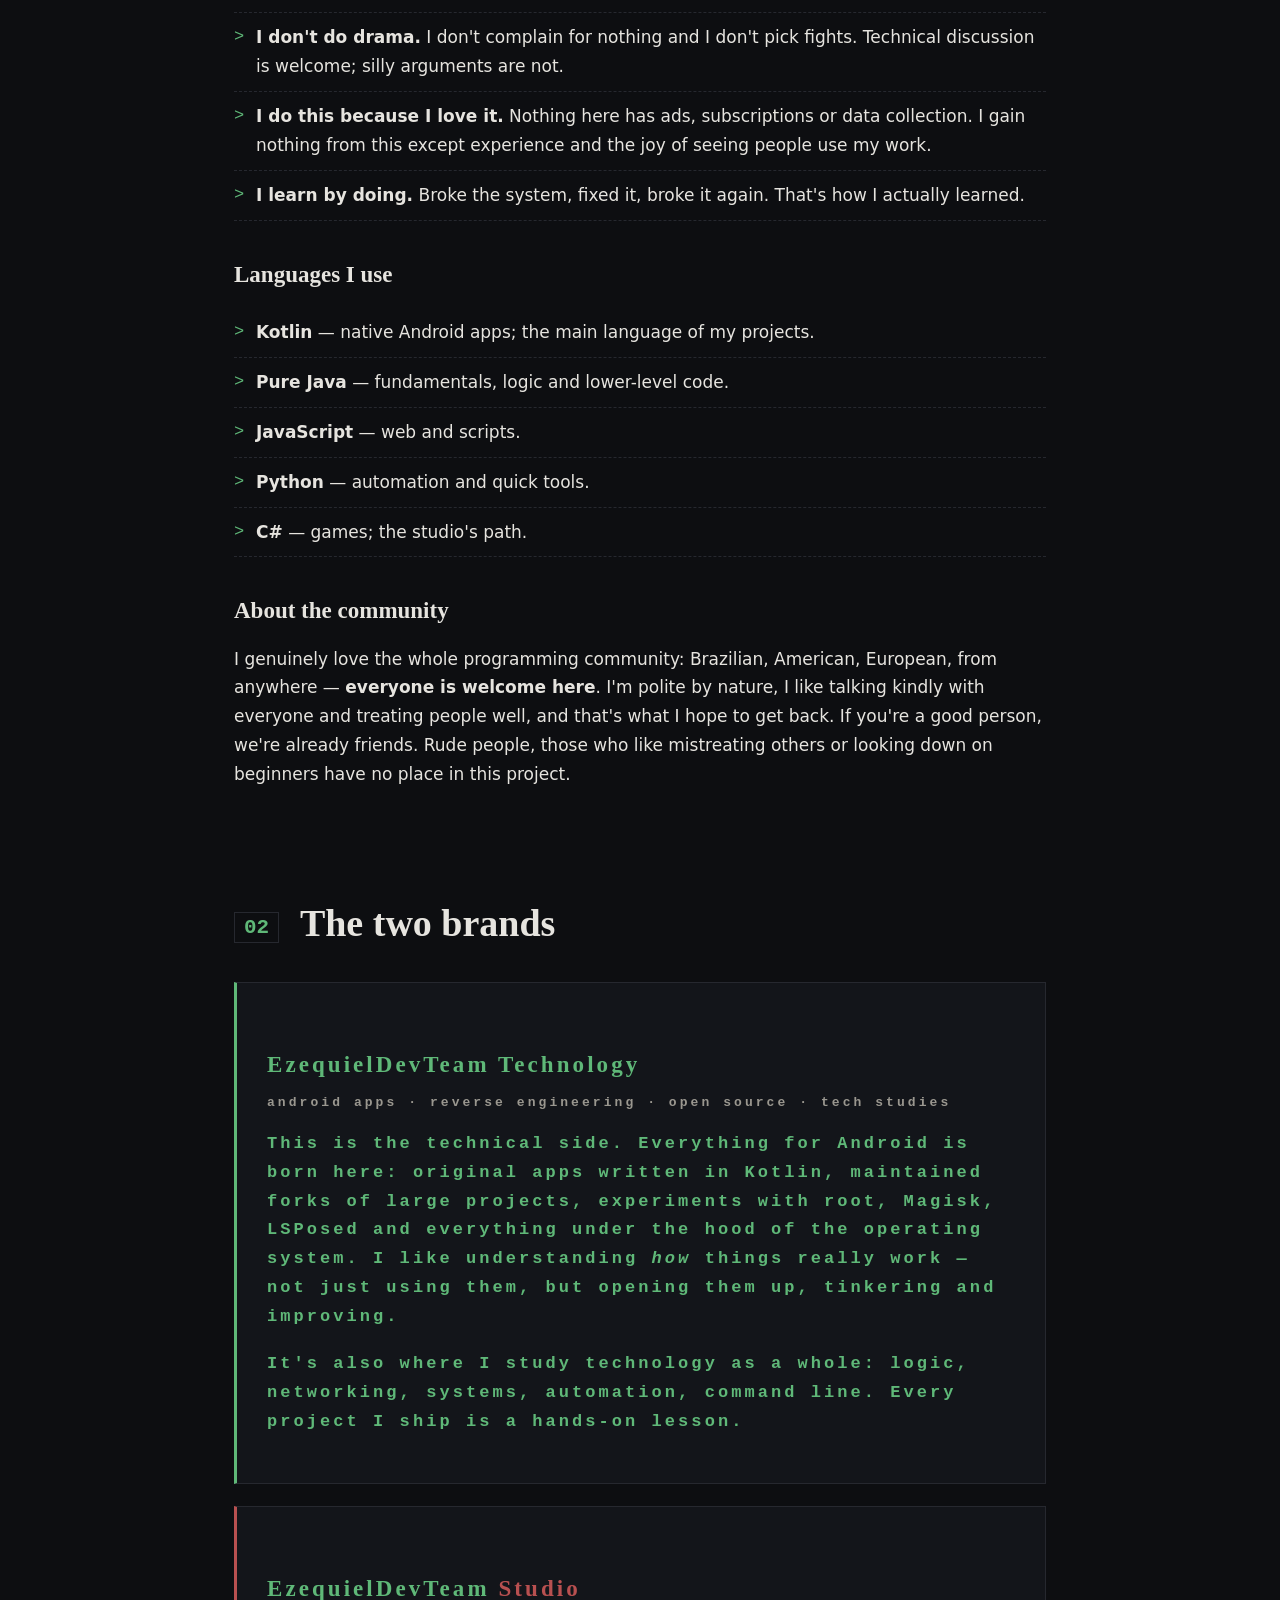
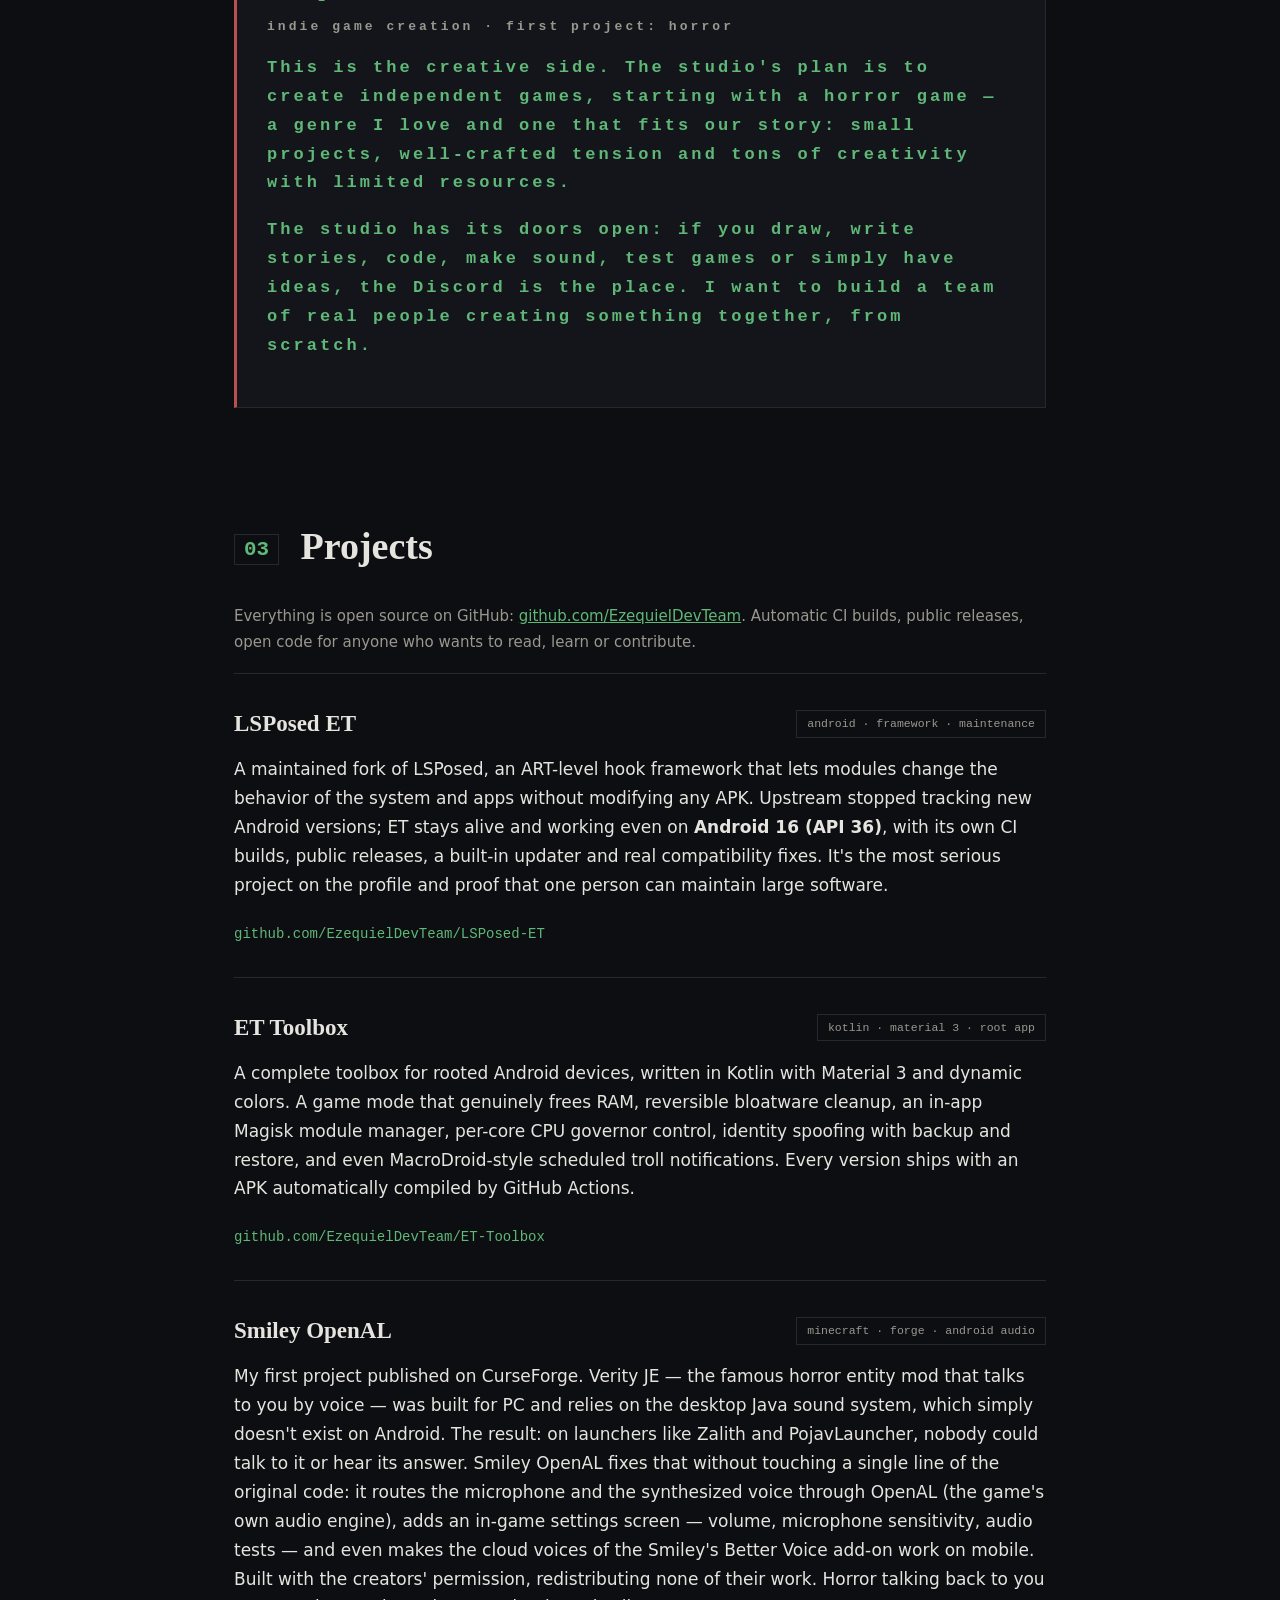
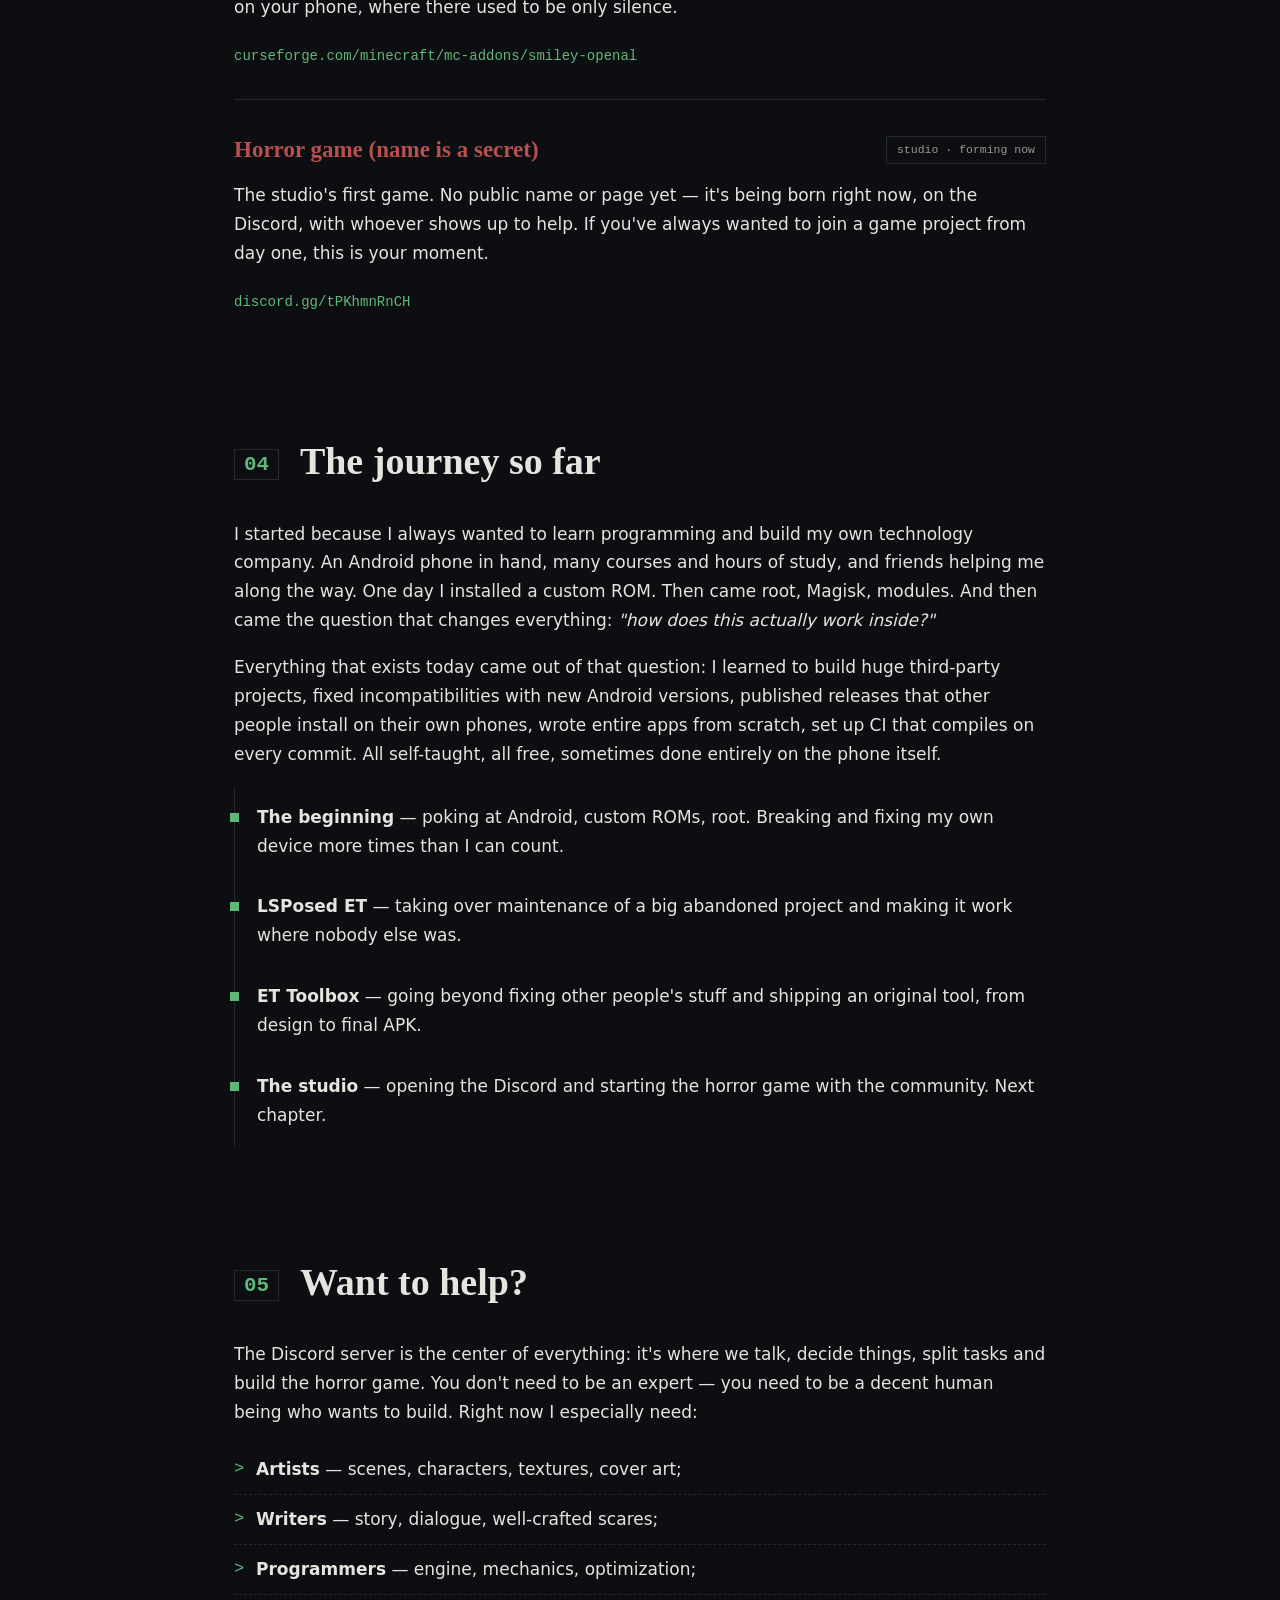
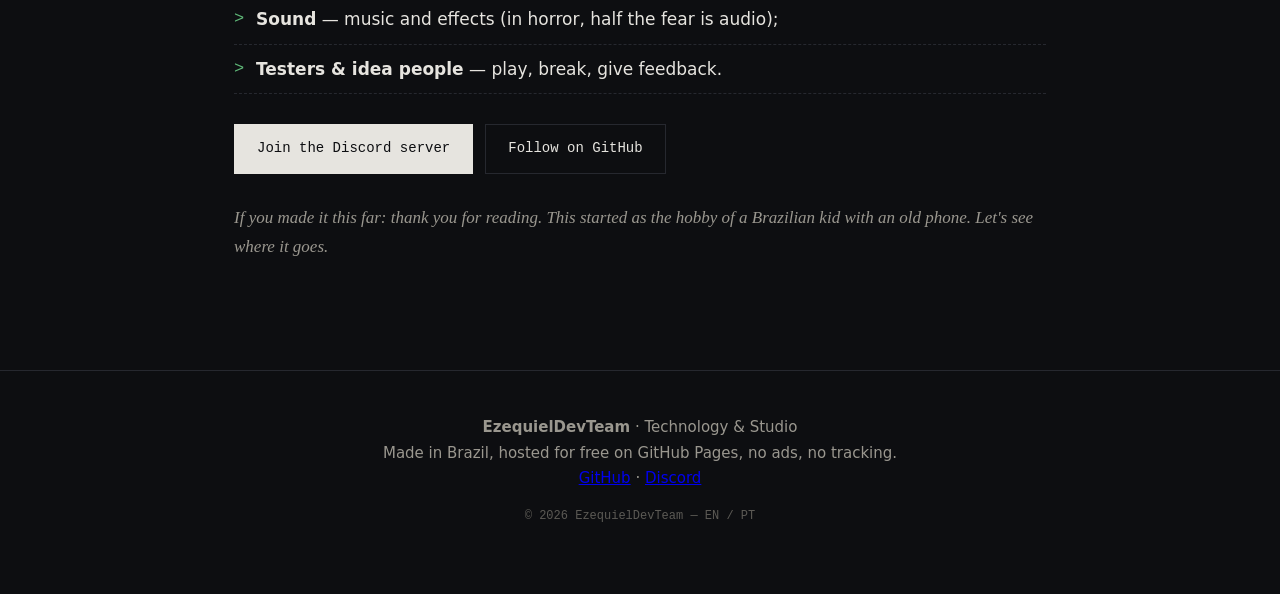
==== commit 506360bb: "site: add Smiley OpenAL project (CurseForge addon, PT/EN)" ====
--- a/index.html
+++ b/index.html
@@ -197,6 +197,26 @@
     <a class="link" href="https://github.com/EzequielDevTeam/ET-Toolbox" target="_blank" rel="noopener">github.com/EzequielDevTeam/ET-Toolbox</a>
   </article>
 
+  <article class="project">
+    <header>
+      <h3>Smiley OpenAL</h3>
+      <span class="chip">minecraft · forge · áudio android</span>
+    </header>
+    <p>
+      Meu primeiro projeto publicado no CurseForge. O Verity JE — o famoso mod da entidade
+      de terror que conversa com você por voz — foi feito para PC e usa o sistema de som
+      do desktop Java, que não existe no Android. Resultado: em launchers como Zalith e
+      PojavLauncher, ninguém conseguia falar com ele nem ouvir a resposta.
+      O Smiley OpenAL resolve isso sem tocar em uma linha do código original: roteia o
+      microfone e a voz sintetizada pelo OpenAL (o mesmo motor de áudio do jogo), tem tela
+      própria de configuração dentro do jogo — volume, sensibilidade do microfone, teste
+      de áudio — e ainda deixa compatível as vozes de nuvem do add-on Smiley's Better Voice.
+      Feito com permissão dos criadores, sem redistribuir nada alheio. Terror conversando
+      com você no celular, onde antes só havia silêncio.
+    </p>
+    <a class="link" href="https://www.curseforge.com/minecraft/mc-addons/smiley-openal" target="_blank" rel="noopener">curseforge.com/minecraft/mc-addons/smiley-openal</a>
+  </article>
+
   <article class="project soon">
     <header>
       <h3>Jogo de terror (nome em segredo)</h3>
@@ -425,6 +445,26 @@
     <a class="link" href="https://github.com/EzequielDevTeam/ET-Toolbox" target="_blank" rel="noopener">github.com/EzequielDevTeam/ET-Toolbox</a>
   </article>
 
+  <article class="project">
+    <header>
+      <h3>Smiley OpenAL</h3>
+      <span class="chip">minecraft · forge · android audio</span>
+    </header>
+    <p>
+      My first project published on CurseForge. Verity JE — the famous horror entity mod
+      that talks to you by voice — was built for PC and relies on the desktop Java sound
+      system, which simply doesn't exist on Android. The result: on launchers like Zalith
+      and PojavLauncher, nobody could talk to it or hear its answer. Smiley OpenAL fixes
+      that without touching a single line of the original code: it routes the microphone
+      and the synthesized voice through OpenAL (the game's own audio engine), adds an
+      in-game settings screen — volume, microphone sensitivity, audio tests — and even
+      makes the cloud voices of the Smiley's Better Voice add-on work on mobile. Built
+      with the creators' permission, redistributing none of their work. Horror talking
+      back to you on your phone, where there used to be only silence.
+    </p>
+    <a class="link" href="https://www.curseforge.com/minecraft/mc-addons/smiley-openal" target="_blank" rel="noopener">curseforge.com/minecraft/mc-addons/smiley-openal</a>
+  </article>
+
   <article class="project soon">
     <header>
       <h3>Horror game (name is a secret)</h3>
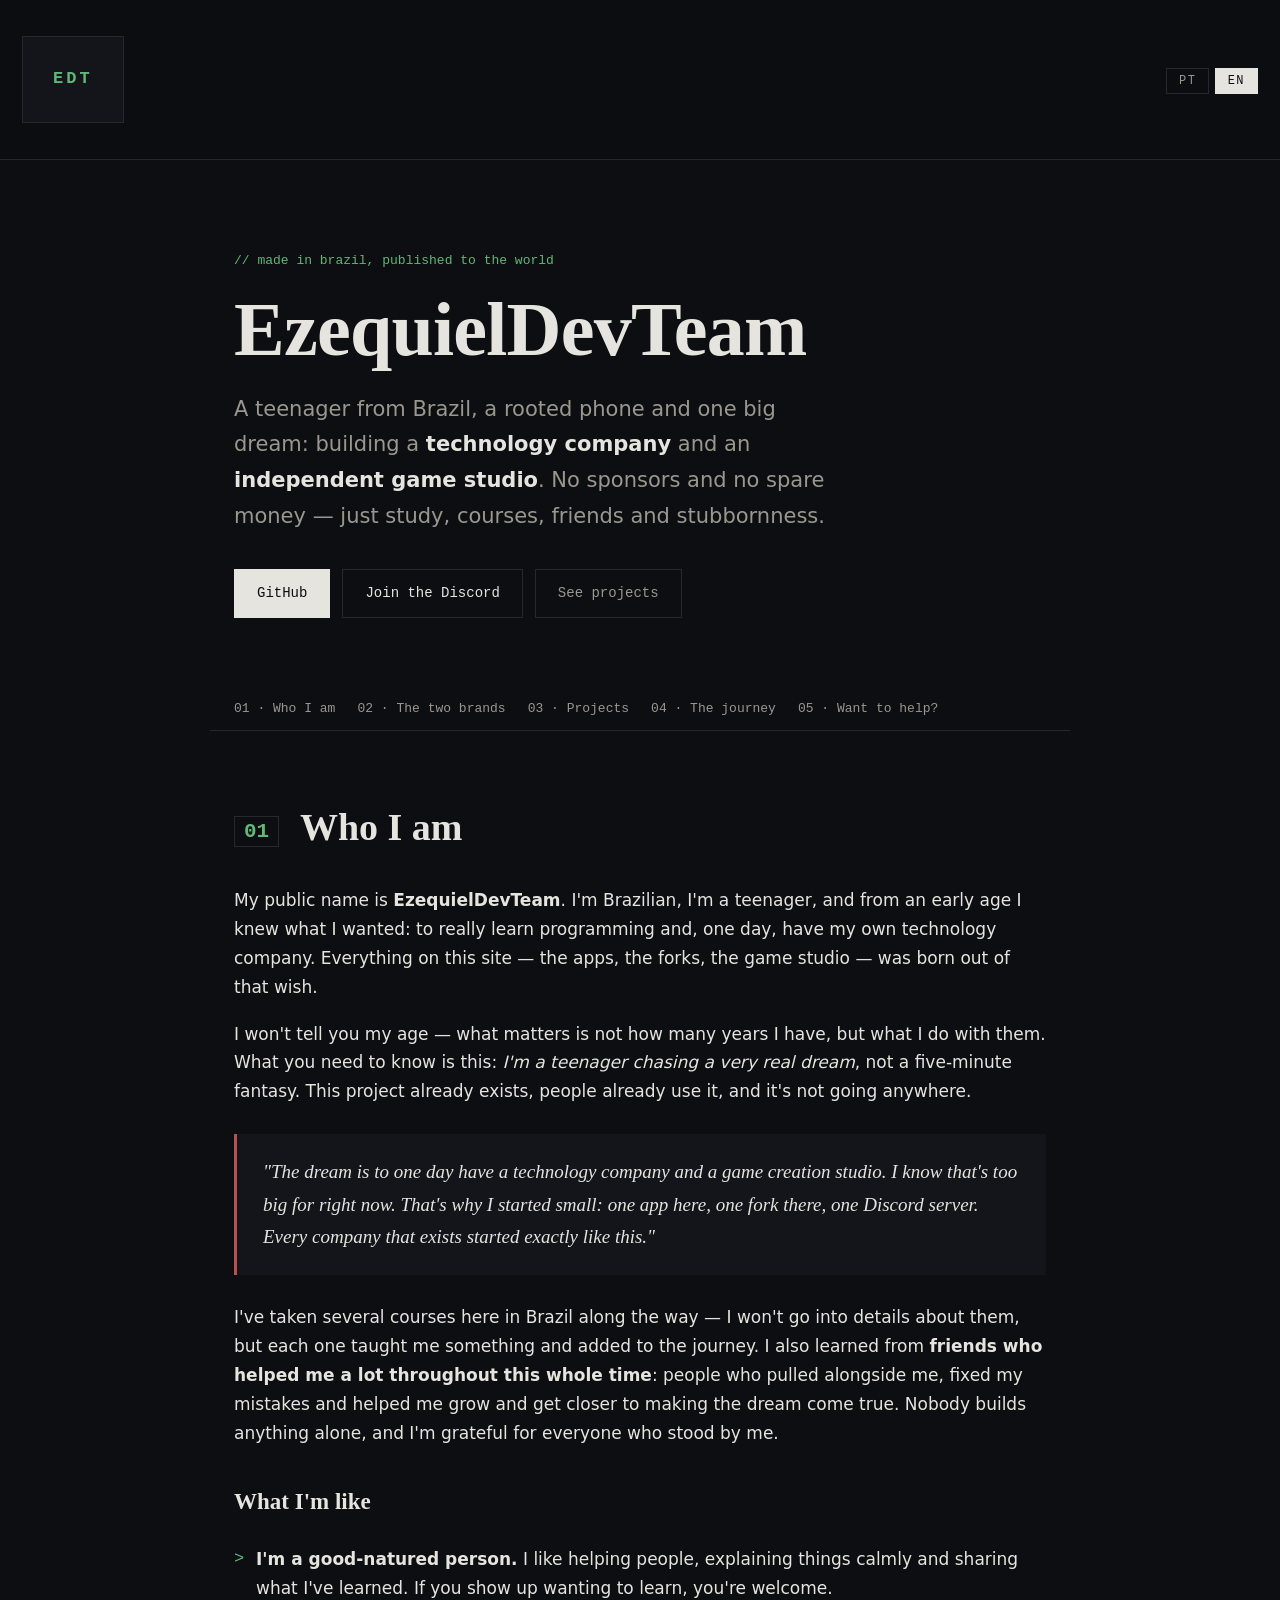
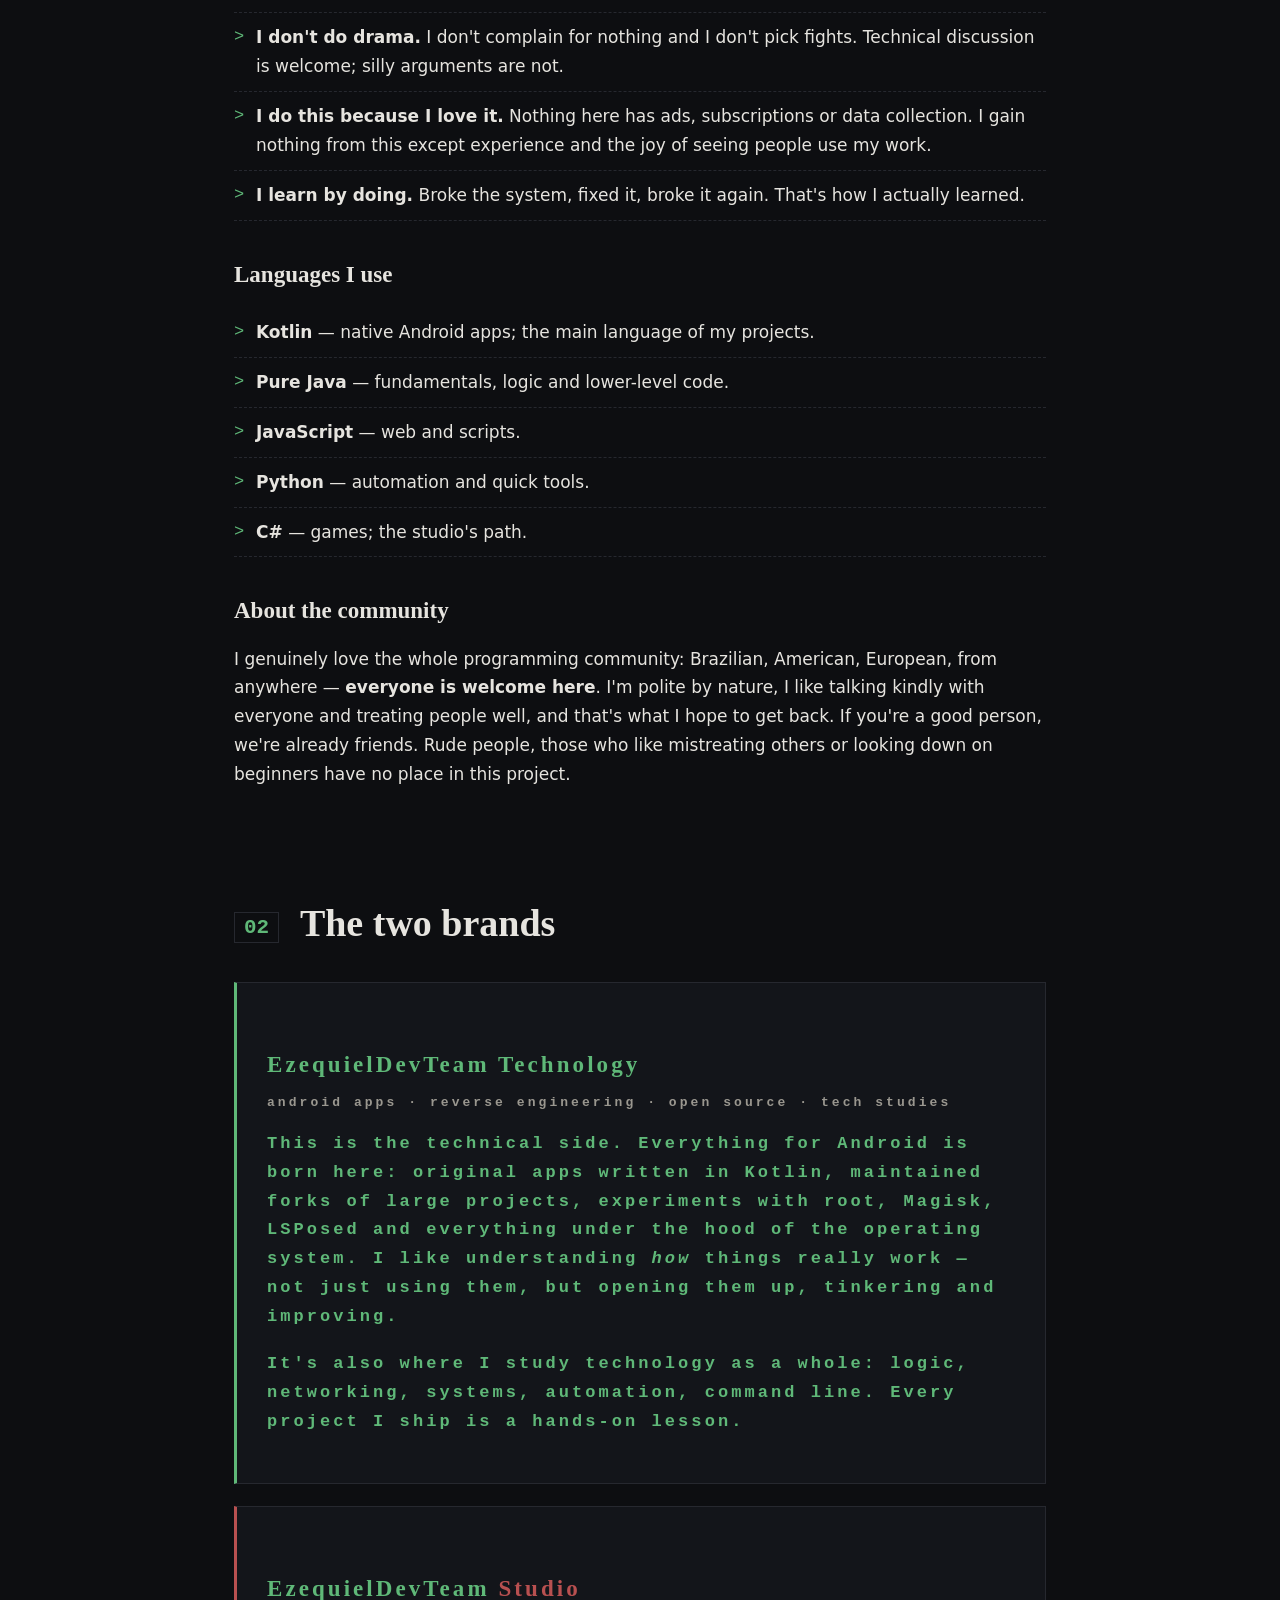
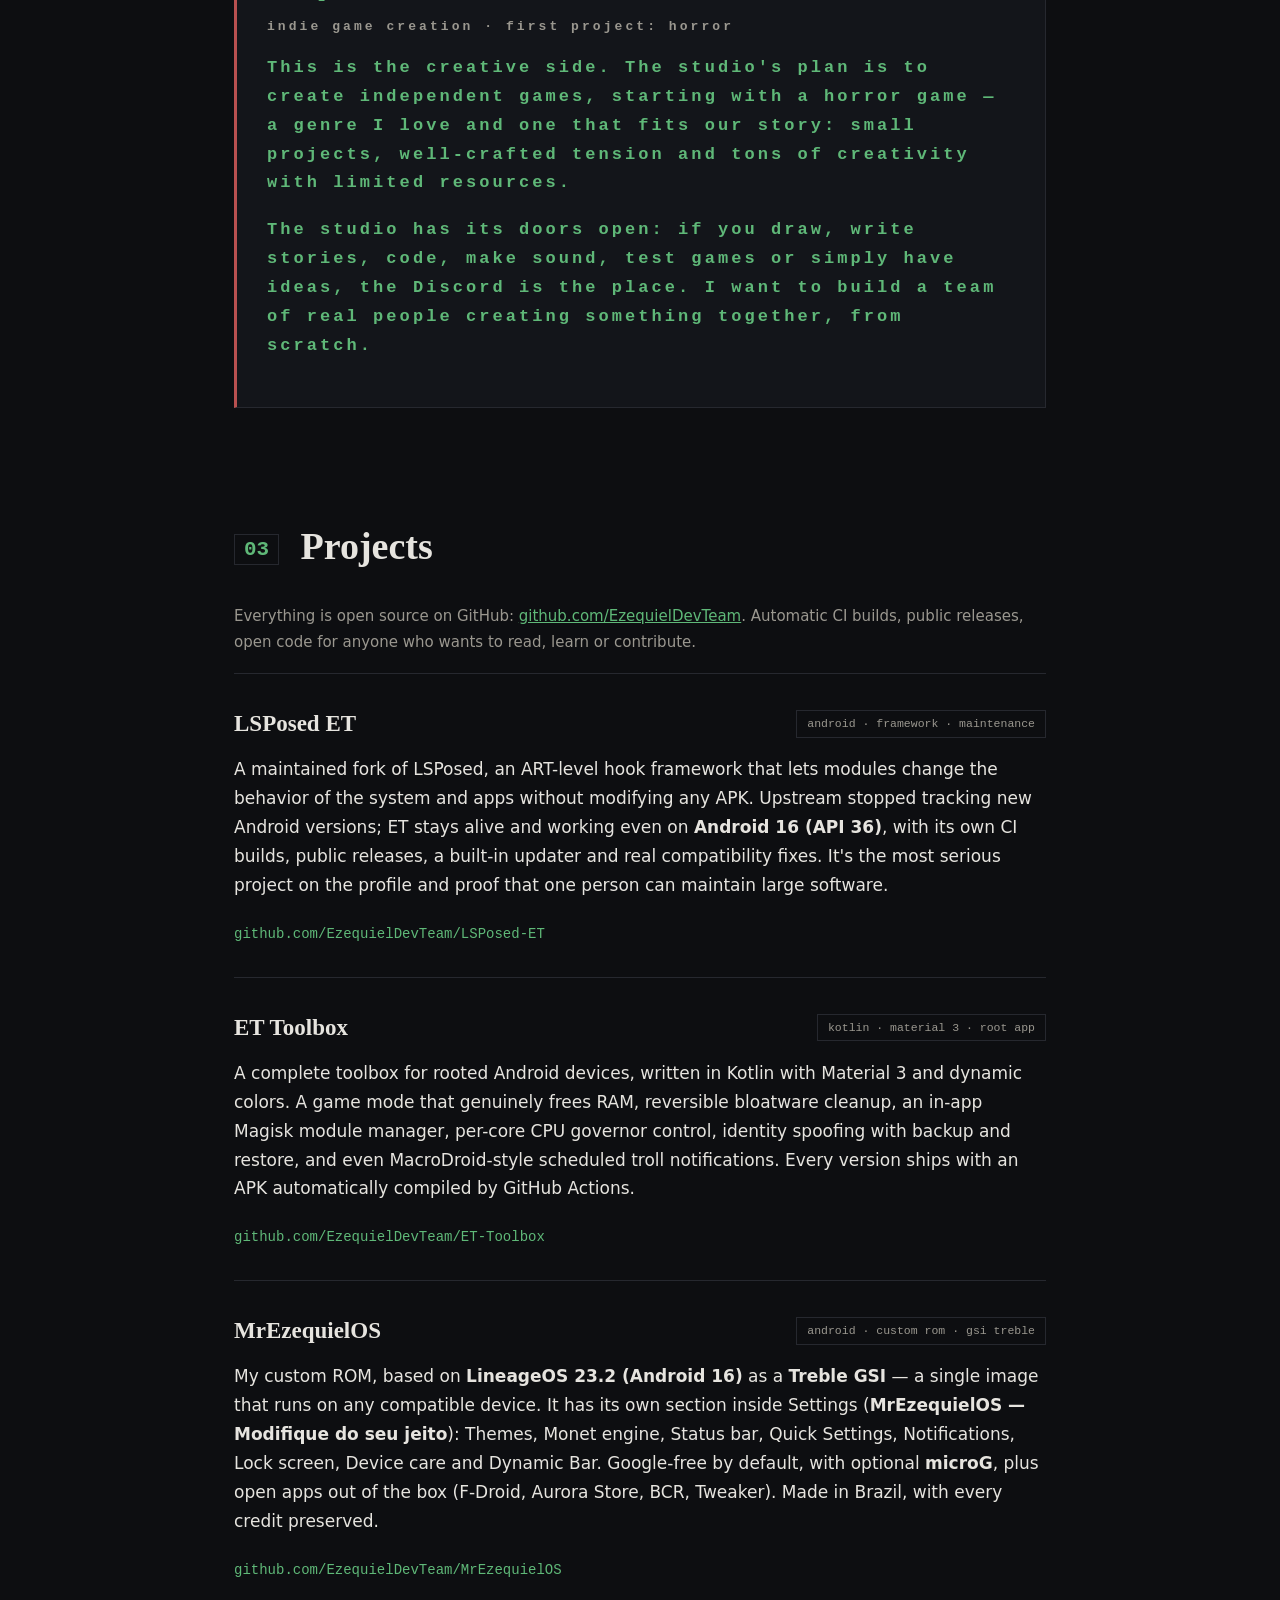
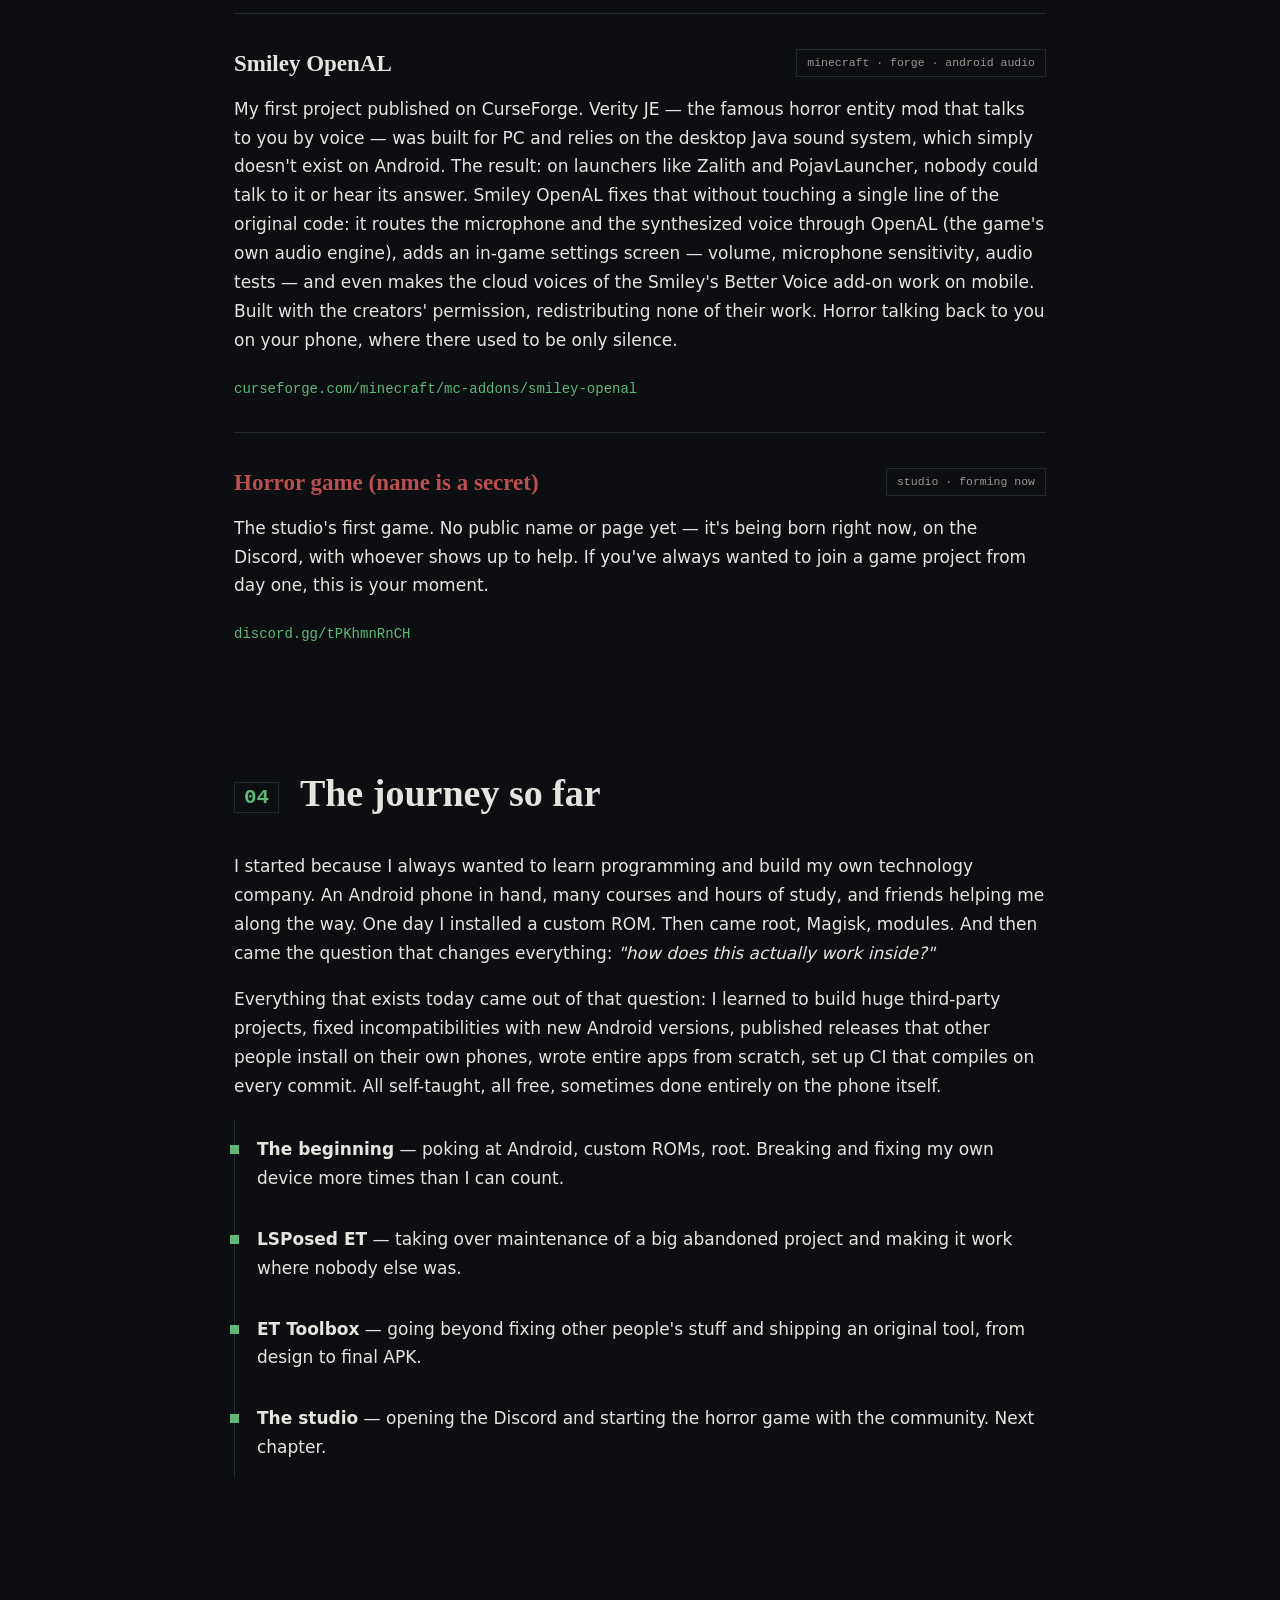
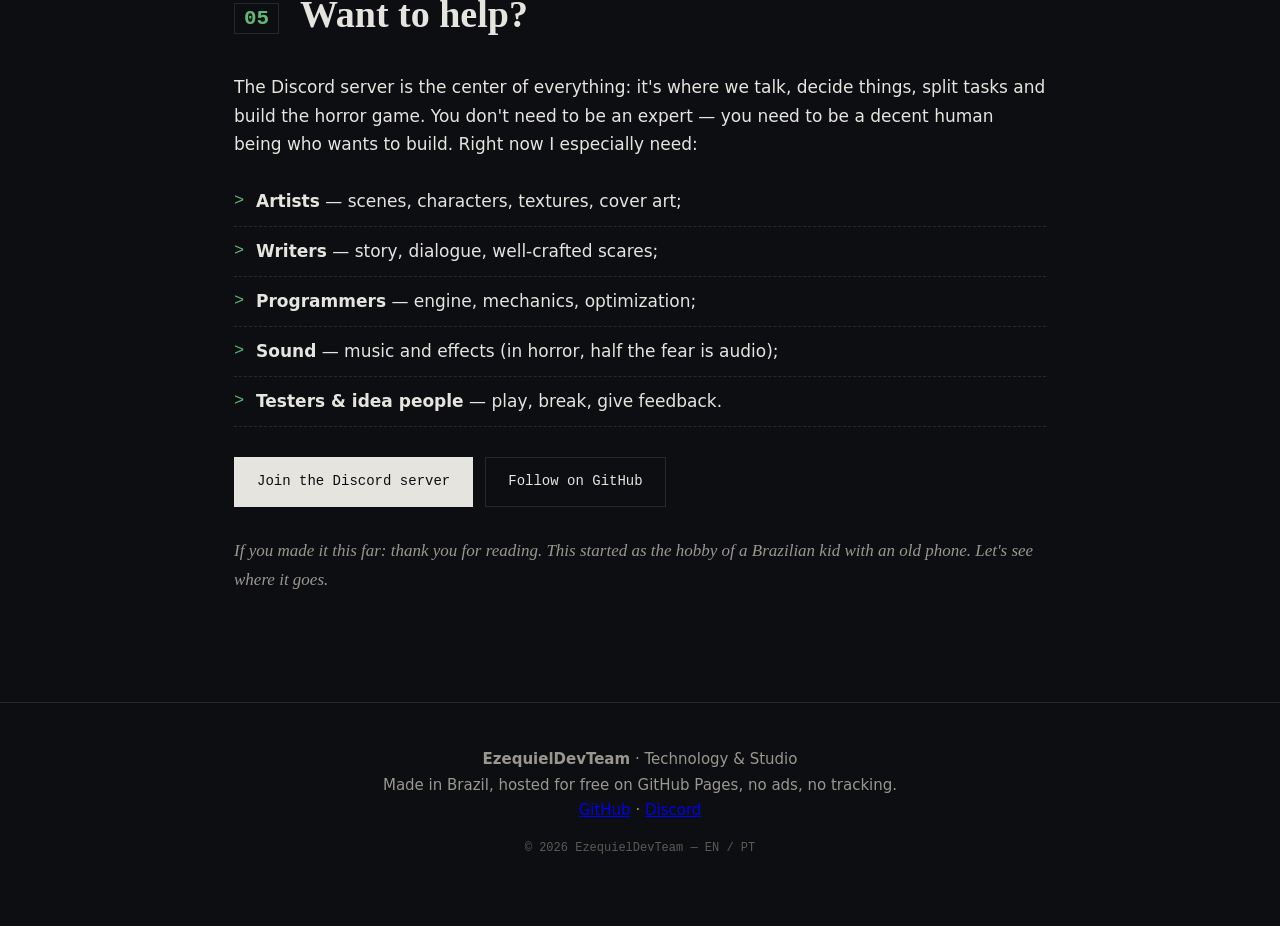
==== commit 299da47a: "Adiciona MrEzequielOS aos projetos (PT/EN)" ====
--- a/index.html
+++ b/index.html
@@ -199,6 +199,23 @@
 
   <article class="project">
     <header>
+      <h3>MrEzequielOS</h3>
+      <span class="chip">android · custom rom · gsi treble</span>
+    </header>
+    <p>
+      Minha ROM custom, baseada no <strong>LineageOS 23.2 (Android 16)</strong> em formato
+      <strong>GSI Treble</strong> — uma imagem só que roda em qualquer aparelho compatível.
+      Tem seção própria dentro do Configurações (<strong>MrEzequielOS — Modifique do seu
+      jeito</strong>): Temas, Motor Monet, Barra de status, Quick Settings, Notificações,
+      Tela de bloqueio, Cuidado do dispositivo e Dynamic Bar. Sem Google por padrão, com
+      <strong>MicroG</strong> opcional, e apps abertos de fábrica (F-Droid, Aurora Store,
+      BCR, Tweaker). Feita no Brasil, com todos os créditos preservados.
+    </p>
+    <a class="link" href="https://github.com/EzequielDevTeam/MrEzequielOS" target="_blank" rel="noopener">github.com/EzequielDevTeam/MrEzequielOS</a>
+  </article>
+
+  <article class="project">
+    <header>
       <h3>Smiley OpenAL</h3>
       <span class="chip">minecraft · forge · áudio android</span>
     </header>
@@ -447,6 +464,23 @@
 
   <article class="project">
     <header>
+      <h3>MrEzequielOS</h3>
+      <span class="chip">android · custom rom · gsi treble</span>
+    </header>
+    <p>
+      My custom ROM, based on <strong>LineageOS 23.2 (Android 16)</strong> as a
+      <strong>Treble GSI</strong> — a single image that runs on any compatible device.
+      It has its own section inside Settings (<strong>MrEzequielOS — Modifique do seu
+      jeito</strong>): Themes, Monet engine, Status bar, Quick Settings, Notifications,
+      Lock screen, Device care and Dynamic Bar. Google-free by default, with optional
+      <strong>microG</strong>, plus open apps out of the box (F-Droid, Aurora Store,
+      BCR, Tweaker). Made in Brazil, with every credit preserved.
+    </p>
+    <a class="link" href="https://github.com/EzequielDevTeam/MrEzequielOS" target="_blank" rel="noopener">github.com/EzequielDevTeam/MrEzequielOS</a>
+  </article>
+
+  <article class="project">
+    <header>
       <h3>Smiley OpenAL</h3>
       <span class="chip">minecraft · forge · android audio</span>
     </header>
